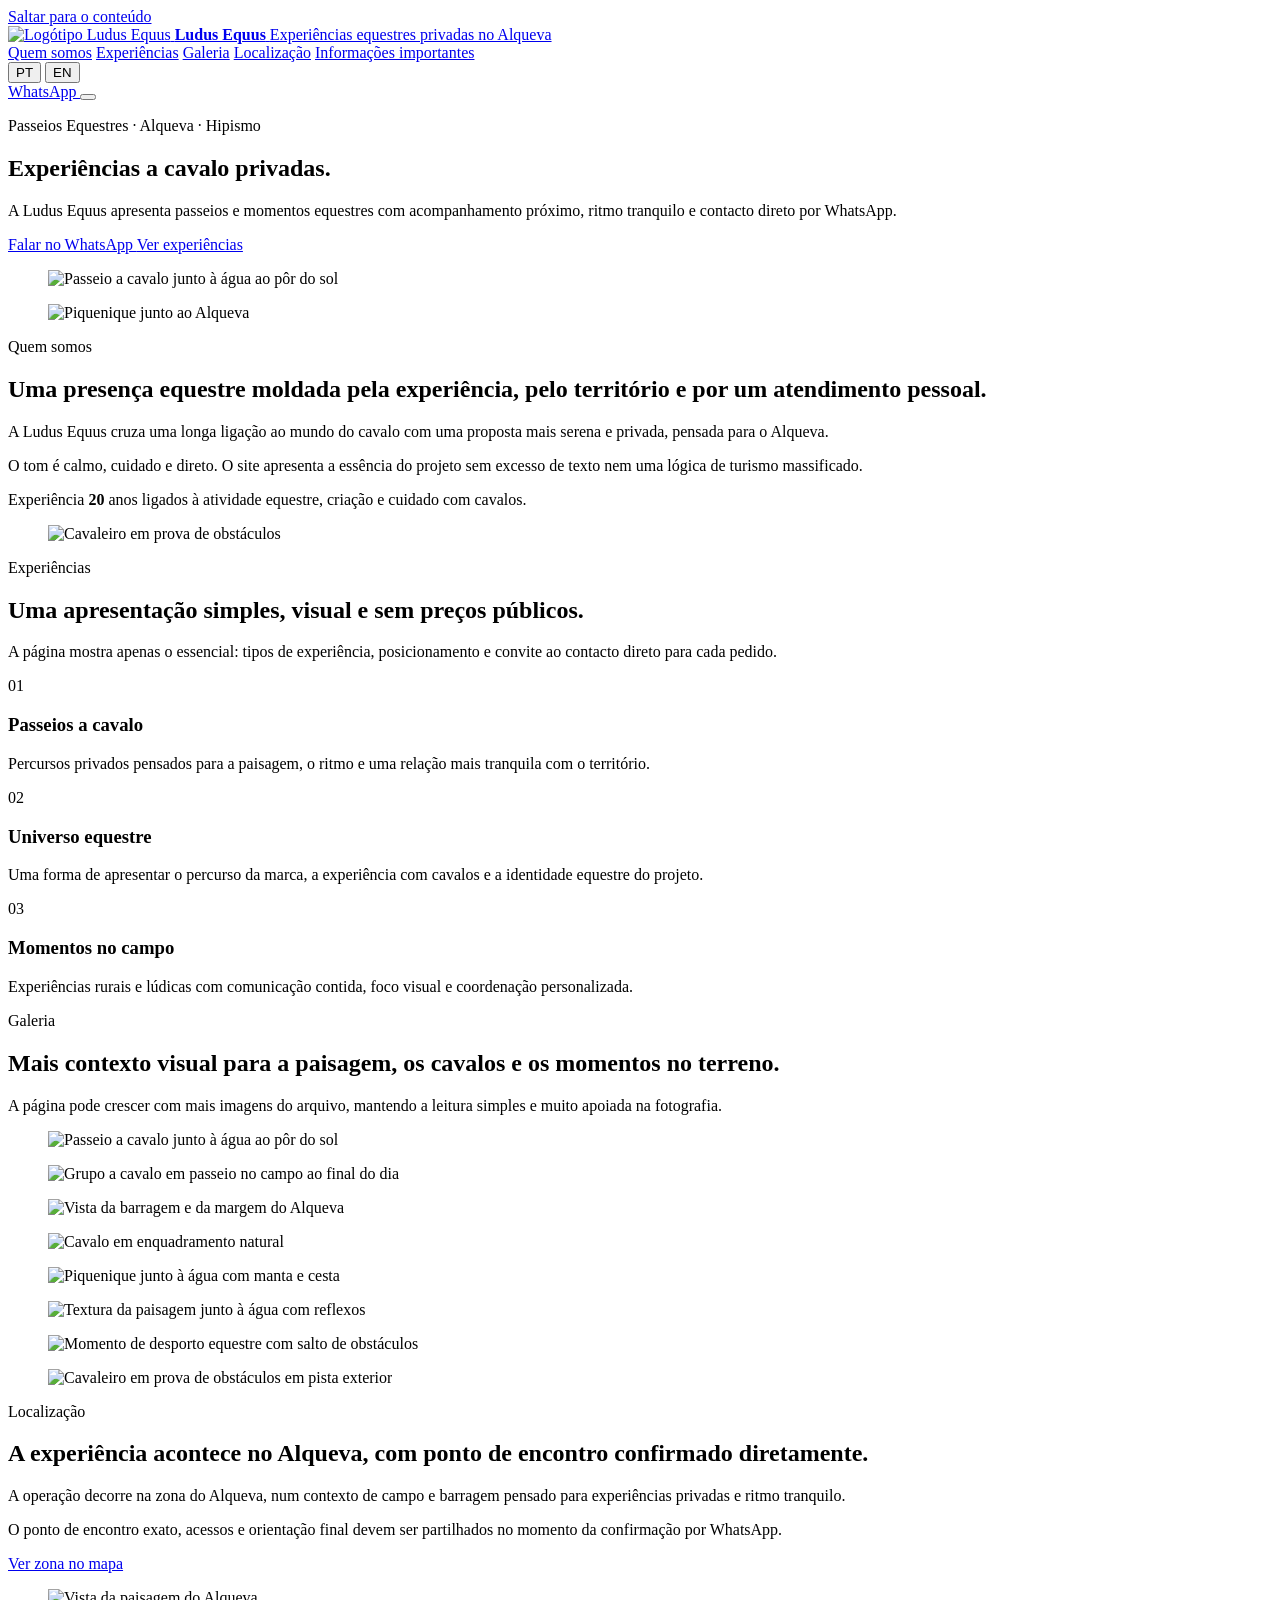
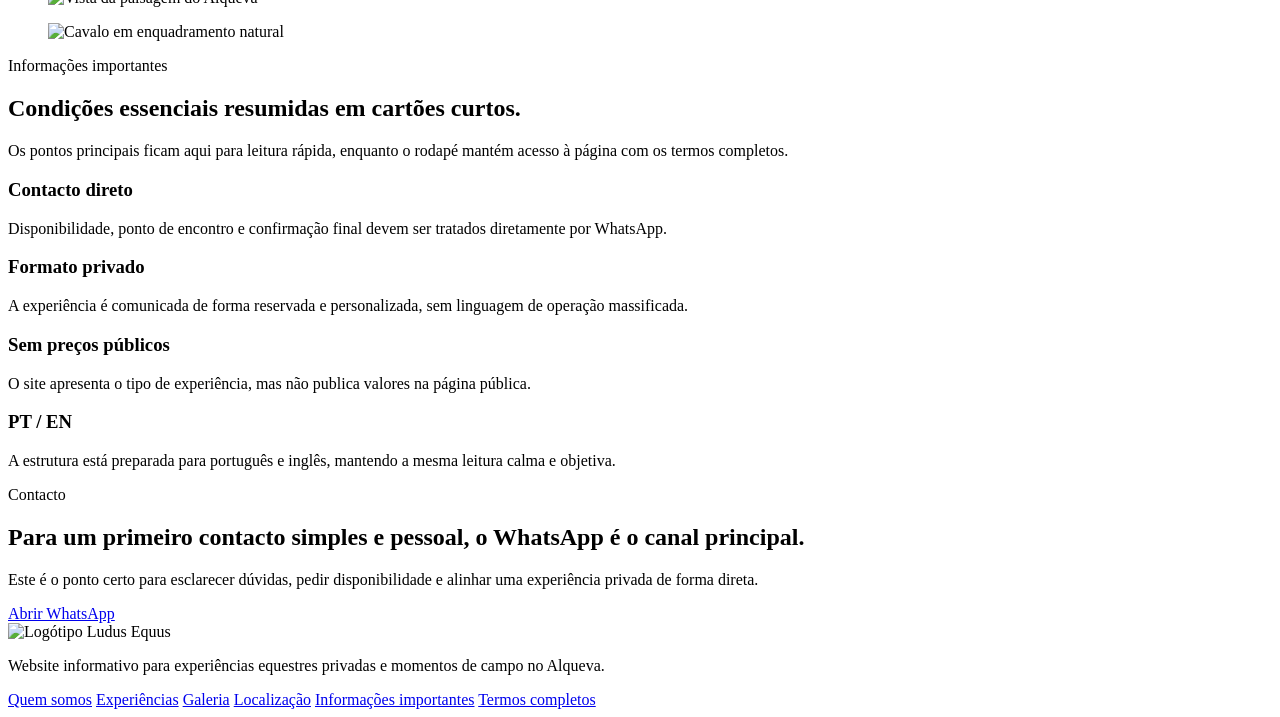
==== ludus-equus.html @ f2730dd9 "Add files via upload" ====
<!DOCTYPE html>
<html lang="pt">
<head>
  <meta charset="UTF-8">
  <meta name="viewport" content="width=device-width, initial-scale=1.0">
  <title>Ludus Equus</title>
  <meta name="description" content="Passeios e experiências equestres privadas no Alqueva. Website institucional bilingue da Ludus Equus.">
  <link rel="preconnect" href="https://fonts.googleapis.com">
  <link rel="preconnect" href="https://fonts.gstatic.com" crossorigin>
  <link
    href="https://fonts.googleapis.com/css2?family=Manrope:wght@400;500;600;700;800&family=Cormorant+Garamond:wght@500;600;700&display=swap"
    rel="stylesheet"
  >
  <link rel="stylesheet" href="./styles.css">
  <link rel="stylesheet" href="./gallery.css">
</head>
<body>
  <!-- Skip link -->
  <a class="skip-link" href="#main">Saltar para o conteúdo</a>

  <!-- Header -->
  <header class="site-header" id="top">
    <div class="container header-shell">
      <div class="header-inner">
        <a class="brand" href="#top" aria-label="Ludus Equus, ir para o topo">
          <img
            class="brand-logo"
            src="./imagens/logotipoLudus.png"
            alt="Logótipo Ludus Equus"
            width="262"
            height="80"
          >
          <span class="brand-copy">
            <strong>Ludus Equus</strong>
            <span data-i18n="brandTag">Experiências equestres privadas no Alqueva</span>
          </span>
        </a>

        <nav class="desktop-nav" aria-label="Primary">
          <a href="#who" data-i18n="navWho">Quem somos</a>
          <a href="#experiences" data-i18n="navExperiences">Experiências</a>
          <a href="#gallery" data-i18n="navGallery">Galeria</a>
          <a href="#location" data-i18n="navLocation">Localização</a>
          <a href="#info" data-i18n="navInfo">Informações importantes</a>
        </nav>

        <div class="header-actions">
          <div class="lang-switch desktop-lang" aria-label="Language switcher">
            <button type="button" class="lang-btn is-active" data-lang-btn="pt">PT</button>
            <button type="button" class="lang-btn" data-lang-btn="en">EN</button>
          </div>

          <a
            class="btn btn-primary desktop-cta"
            href="https://wa.me/351000000000"
            target="_blank"
            rel="noopener noreferrer"
            data-i18n="ctaWhatsapp"
          >
            WhatsApp
          </a>

          <button
            class="menu-toggle"
            type="button"
            data-menu-toggle
            aria-expanded="false"
            aria-controls="mobile-menu"
            aria-label="Abrir menu"
          >
            <span></span>
            <span></span>
            <span></span>
          </button>
        </div>
      </div>

      <!-- Mobile menu -->
      <div class="mobile-menu" id="mobile-menu" data-mobile-menu hidden>
        <div class="mobile-menu-inner">
          <nav class="mobile-nav" aria-label="Mobile">
            <a href="#who" data-i18n="navWho">Quem somos</a>
            <a href="#experiences" data-i18n="navExperiences">Experiências</a>
            <a href="#gallery" data-i18n="navGallery">Galeria</a>
            <a href="#location" data-i18n="navLocation">Localização</a>
            <a href="#info" data-i18n="navInfo">Informações importantes</a>
          </nav>
          <div class="mobile-menu-footer">
            <div class="lang-switch mobile-lang" aria-label="Language switcher mobile">
              <button type="button" class="lang-btn is-active" data-lang-btn="pt">PT</button>
              <button type="button" class="lang-btn" data-lang-btn="en">EN</button>
            </div>
            <a
              class="btn btn-primary"
              href="https://wa.me/351000000000"
              target="_blank"
              rel="noopener noreferrer"
              data-i18n="ctaWhatsapp"
            >
              WhatsApp
            </a>
          </div>
        </div>
      </div>
    </div>
  </header>

  <!-- Main content -->
  <main id="main">
    <!-- Hero -->
    <section class="section hero">
      <div class="container hero-grid">
        <div class="hero-copy reveal">
          <p class="eyebrow" data-i18n="heroEyebrow">Passeios Equestres · Alqueva · Hipismo</p>
          <h1 data-i18n="heroTitle">Experiências a cavalo privadas.</h1>
          <p class="hero-text" data-i18n="heroText">
            A Ludus Equus apresenta passeios e momentos equestres com acompanhamento próximo,
            ritmo tranquilo e contacto direto por WhatsApp.
          </p>
          <div class="hero-actions">
            <a
              class="btn btn-primary"
              href="https://wa.me/351000000000"
              target="_blank"
              rel="noopener noreferrer"
              data-i18n="heroPrimary"
            >
              Falar no WhatsApp
            </a>
            <a class="btn btn-secondary" href="#experiences" data-i18n="heroSecondary">
              Ver experiências
            </a>
          </div>
        </div>

        <div class="hero-visual reveal" aria-hidden="true">
          <figure class="hero-card hero-card-main">
            <img
              src="./imagens/Barragem1.jpeg"
              alt="Passeio a cavalo junto à água ao pôr do sol"
              width="1200"
              height="1500"
              loading="eager"
              decoding="async"
            >
          </figure>
          <figure class="hero-card hero-card-side">
            <img
              src="./imagens/Piquenique.jpeg"
              alt="Piquenique junto ao Alqueva"
              width="900"
              height="1100"
              loading="lazy"
              decoding="async"
            >
          </figure>
        </div>
      </div>
    </section>

    <!-- Who -->
    <section class="section" id="who">
      <div class="container story-panel reveal">
        <div class="story-head">
          <p class="eyebrow" data-i18n="whoEyebrow">Quem somos</p>
          <h2 data-i18n="whoTitle">
            Uma presença equestre moldada pela experiência, pelo território e por um atendimento pessoal.
          </h2>
        </div>

        <div class="story-grid">
          <div class="story-copy">
            <p data-i18n="whoText1">
              A Ludus Equus cruza uma longa ligação ao mundo do cavalo com uma proposta mais serena
              e privada, pensada para o Alqueva.
            </p>
            <p data-i18n="whoText2">
              O tom é calmo, cuidado e direto. O site apresenta a essência do projeto sem excesso
              de texto nem uma lógica de turismo massificado.
            </p>
          </div>

          <div class="story-side">
            <div class="stats-card">
              <span class="stats-kicker" data-i18n="statsKicker">Experiência</span>
              <strong>20</strong>
              <span data-i18n="statsText">
                anos ligados à atividade equestre, criação e cuidado com cavalos.
              </span>
            </div>
            <figure class="image-card story-image">
              <img
                src="./imagens/Desporto2.JPG"
                alt="Cavaleiro em prova de obstáculos"
                width="1000"
                height="1300"
                loading="lazy"
                decoding="async"
              >
            </figure>
          </div>
        </div>
      </div>
    </section>

    <!-- Experiences -->
    <section class="section section-soft" id="experiences">
      <div class="container">
        <div class="section-head section-head-wide reveal">
          <p class="eyebrow" data-i18n="expEyebrow">Experiências</p>
          <h2 data-i18n="expTitle">
            Uma apresentação simples, visual e sem preços públicos.
          </h2>
          <p data-i18n="expText">
            A página mostra apenas o essencial: tipos de experiência, posicionamento
            e convite ao contacto direto para cada pedido.
          </p>
        </div>

        <div class="cards-grid reveal">
          <article class="info-card">
            <span class="card-index">01</span>
            <h3 data-i18n="card1Title">Passeios a cavalo</h3>
            <p data-i18n="card1Text">
              Percursos privados pensados para a paisagem, o ritmo e uma relação mais tranquila com o território.
            </p>
          </article>

          <article class="info-card">
            <span class="card-index">02</span>
            <h3 data-i18n="card2Title">Universo equestre</h3>
            <p data-i18n="card2Text">
              Uma forma de apresentar o percurso da marca, a experiência com cavalos e a identidade equestre do projeto.
            </p>
          </article>

          <article class="info-card">
            <span class="card-index">03</span>
            <h3 data-i18n="card3Title">Momentos no campo</h3>
            <p data-i18n="card3Text">
              Experiências rurais e lúdicas com comunicação contida, foco visual e coordenação personalizada.
            </p>
          </article>
        </div>
      </div>
    </section>

  <!-- ====================================
  Gallery section
==================================== -->

<section class="section gallery-section" id="gallery">
  <div class="container">
    <div class="section-head gallery-head reveal">
      <p class="eyebrow" data-i18n="galleryEyebrow">Galeria</p>
      <h2 data-i18n="galleryTitle">
        Mais contexto visual para a paisagem, os cavalos e os momentos no terreno.
      </h2>
      <p data-i18n="galleryText">
        A página pode crescer com mais imagens do arquivo, mantendo a leitura simples e muito apoiada na fotografia.
      </p>
    </div>

    <div class="photo-frame reveal">
      <div class="photo-grid" id="photo-grid">
        <!-- Hero wide cards -->
        <figure class="gallery-card card-large">
          <img
            src="./imagens/Barragem1.jpeg"
            alt="Passeio a cavalo junto à água ao pôr do sol"
            width="1600"
            height="900"
            loading="lazy"
            decoding="async"
          >
        </figure>

        <figure class="gallery-card card-large">
          <img
            src="./imagens/passeio1.jpeg"
            alt="Grupo a cavalo em passeio no campo ao final do dia"
            width="1600"
            height="900"
            loading="lazy"
            decoding="async"
          >
        </figure>

        <!-- Medium landscape cards -->
        <figure class="gallery-card card-medium">
          <img
            src="./imagens/Barragem2.jpeg"
            alt="Vista da barragem e da margem do Alqueva"
            width="1200"
            height="800"
            loading="lazy"
            decoding="async"
          >
        </figure>

        <figure class="gallery-card card-medium">
          <img
            src="./imagens/GenericHorses/internetHorse3.jpg"
            alt="Cavalo em enquadramento natural"
            width="1200"
            height="800"
            loading="lazy"
            decoding="async"
          >
        </figure>

        <!-- Small square cards -->
        <figure class="gallery-card card-small">
          <img
            src="./imagens/Piquenique.jpeg"
            alt="Piquenique junto à água com manta e cesta"
            width="900"
            height="900"
            loading="lazy"
            decoding="async"
          >
        </figure>

        <figure class="gallery-card card-small">
          <img
            src="./imagens/Barragem3.jpeg"
            alt="Textura da paisagem junto à água com reflexos"
            width="900"
            height="900"
            loading="lazy"
            decoding="async"
          >
        </figure>

        <figure class="gallery-card card-small">
          <img
            src="./imagens/Desporto1.PNG"
            alt="Momento de desporto equestre com salto de obstáculos"
            width="900"
            height="900"
            loading="lazy"
            decoding="async"
          >
        </figure>

        <figure class="gallery-card card-small">
          <img
            src="./imagens/Desporto2.JPG"
            alt="Cavaleiro em prova de obstáculos em pista exterior"
            width="900"
            height="900"
            loading="lazy"
            decoding="async"
          >
        </figure>
      </div>
    </div>
  </div>
</section>


    <!-- Location -->
    <section class="section section-soft" id="location">
      <div class="container location-panel reveal">
        <div class="location-copy">
          <p class="eyebrow" data-i18n="locationEyebrow">Localização</p>
          <h2 data-i18n="locationTitle">
            A experiência acontece no Alqueva, com ponto de encontro confirmado diretamente.
          </h2>
          <p data-i18n="locationText1">
            A operação decorre na zona do Alqueva, num contexto de campo e barragem pensado para
            experiências privadas e ritmo tranquilo.
          </p>
          <p data-i18n="locationText2">
            O ponto de encontro exato, acessos e orientação final devem ser partilhados no momento
            da confirmação por WhatsApp.
          </p>
          <div class="location-actions">
            <a
              class="btn btn-primary"
              href="https://www.google.com/maps/search/Alqueva"
              target="_blank"
              rel="noopener noreferrer"
              data-i18n="locationButton"
            >
              Ver zona no mapa
            </a>
          </div>
        </div>

        <div class="location-visual">
          <figure class="image-card location-image location-image-main">
            <img
              src="./imagens/Barragem3.jpeg"
              alt="Vista da paisagem do Alqueva"
              width="1200"
              height="900"
              loading="lazy"
              decoding="async"
            >
          </figure>
          <figure class="image-card location-image location-image-side">
            <img
              src="./imagens/GenericHorses/internetHorse3.jpg"
              alt="Cavalo em enquadramento natural"
              width="900"
              height="1100"
              loading="lazy"
              decoding="async"
            >
          </figure>
        </div>
      </div>
    </section>

    <!-- Info -->
    <section class="section" id="info">
      <div class="container">
        <div class="section-head reveal">
          <p class="eyebrow" data-i18n="infoEyebrow">Informações importantes</p>
          <h2 data-i18n="infoTitle">Condições essenciais resumidas em cartões curtos.</h2>
          <p data-i18n="infoText">
            Os pontos principais ficam aqui para leitura rápida, enquanto o rodapé mantém acesso à
            página com os termos completos.
          </p>
        </div>

        <div class="terms-grid reveal">
          <article class="term-card">
            <h3 data-i18n="term1Title">Contacto direto</h3>
            <p data-i18n="term1Text">
              Disponibilidade, ponto de encontro e confirmação final devem ser tratados diretamente por WhatsApp.
            </p>
          </article>

          <article class="term-card">
            <h3 data-i18n="term2Title">Formato privado</h3>
            <p data-i18n="term2Text">
              A experiência é comunicada de forma reservada e personalizada, sem linguagem de operação massificada.
            </p>
          </article>

          <article class="term-card">
            <h3 data-i18n="term3Title">Sem preços públicos</h3>
            <p data-i18n="term3Text">
              O site apresenta o tipo de experiência, mas não publica valores na página pública.
            </p>
          </article>

          <article class="term-card">
            <h3 data-i18n="term4Title">PT / EN</h3>
            <p data-i18n="term4Text">
              A estrutura está preparada para português e inglês, mantendo a mesma leitura calma e objetiva.
            </p>
          </article>
        </div>
      </div>
    </section>

    <!-- CTA -->
    <section class="section cta-section">
      <div class="container cta-panel reveal">
        <div class="cta-copy">
          <p class="eyebrow" data-i18n="contactEyebrow">Contacto</p>
          <h2 data-i18n="contactTitle">
            Para um primeiro contacto simples e pessoal, o WhatsApp é o canal principal.
          </h2>
          <p data-i18n="contactText">
            Este é o ponto certo para esclarecer dúvidas, pedir disponibilidade e alinhar uma
            experiência privada de forma direta.
          </p>
        </div>
        <div class="cta-action">
          <a
            class="btn btn-primary btn-large"
            href="https://wa.me/351000000000"
            target="_blank"
            rel="noopener noreferrer"
            data-i18n="contactButton"
          >
            Abrir WhatsApp
          </a>
        </div>
      </div>
    </section>
  </main>

  <!-- Footer -->
  <footer class="site-footer">
    <div class="container footer-grid">
      <div class="footer-brand">
        <img
          class="footer-logo"
          src="./imagens/logotipoLudus.png"
          alt="Logótipo Ludus Equus"
          width="262"
          height="80"
        >
        <p data-i18n="footerText">
          Website informativo para experiências equestres privadas e momentos de campo no Alqueva.
        </p>
      </div>

      <nav class="footer-links" aria-label="Footer">
        <a href="#who" data-i18n="navWho">Quem somos</a>
        <a href="#experiences" data-i18n="navExperiences">Experiências</a>
        <a href="#gallery" data-i18n="navGallery">Galeria</a>
        <a href="#location" data-i18n="navLocation">Localização</a>
        <a href="#info" data-i18n="navInfo">Informações importantes</a>
        <a href="./terms.html" data-i18n="fullTerms">Termos completos</a>
      </nav>
    </div>
  </footer>

  <!-- Scripts -->
  <script src="./content.js"></script>
  <script src="./script.js"></script>
  
</body>
</html>
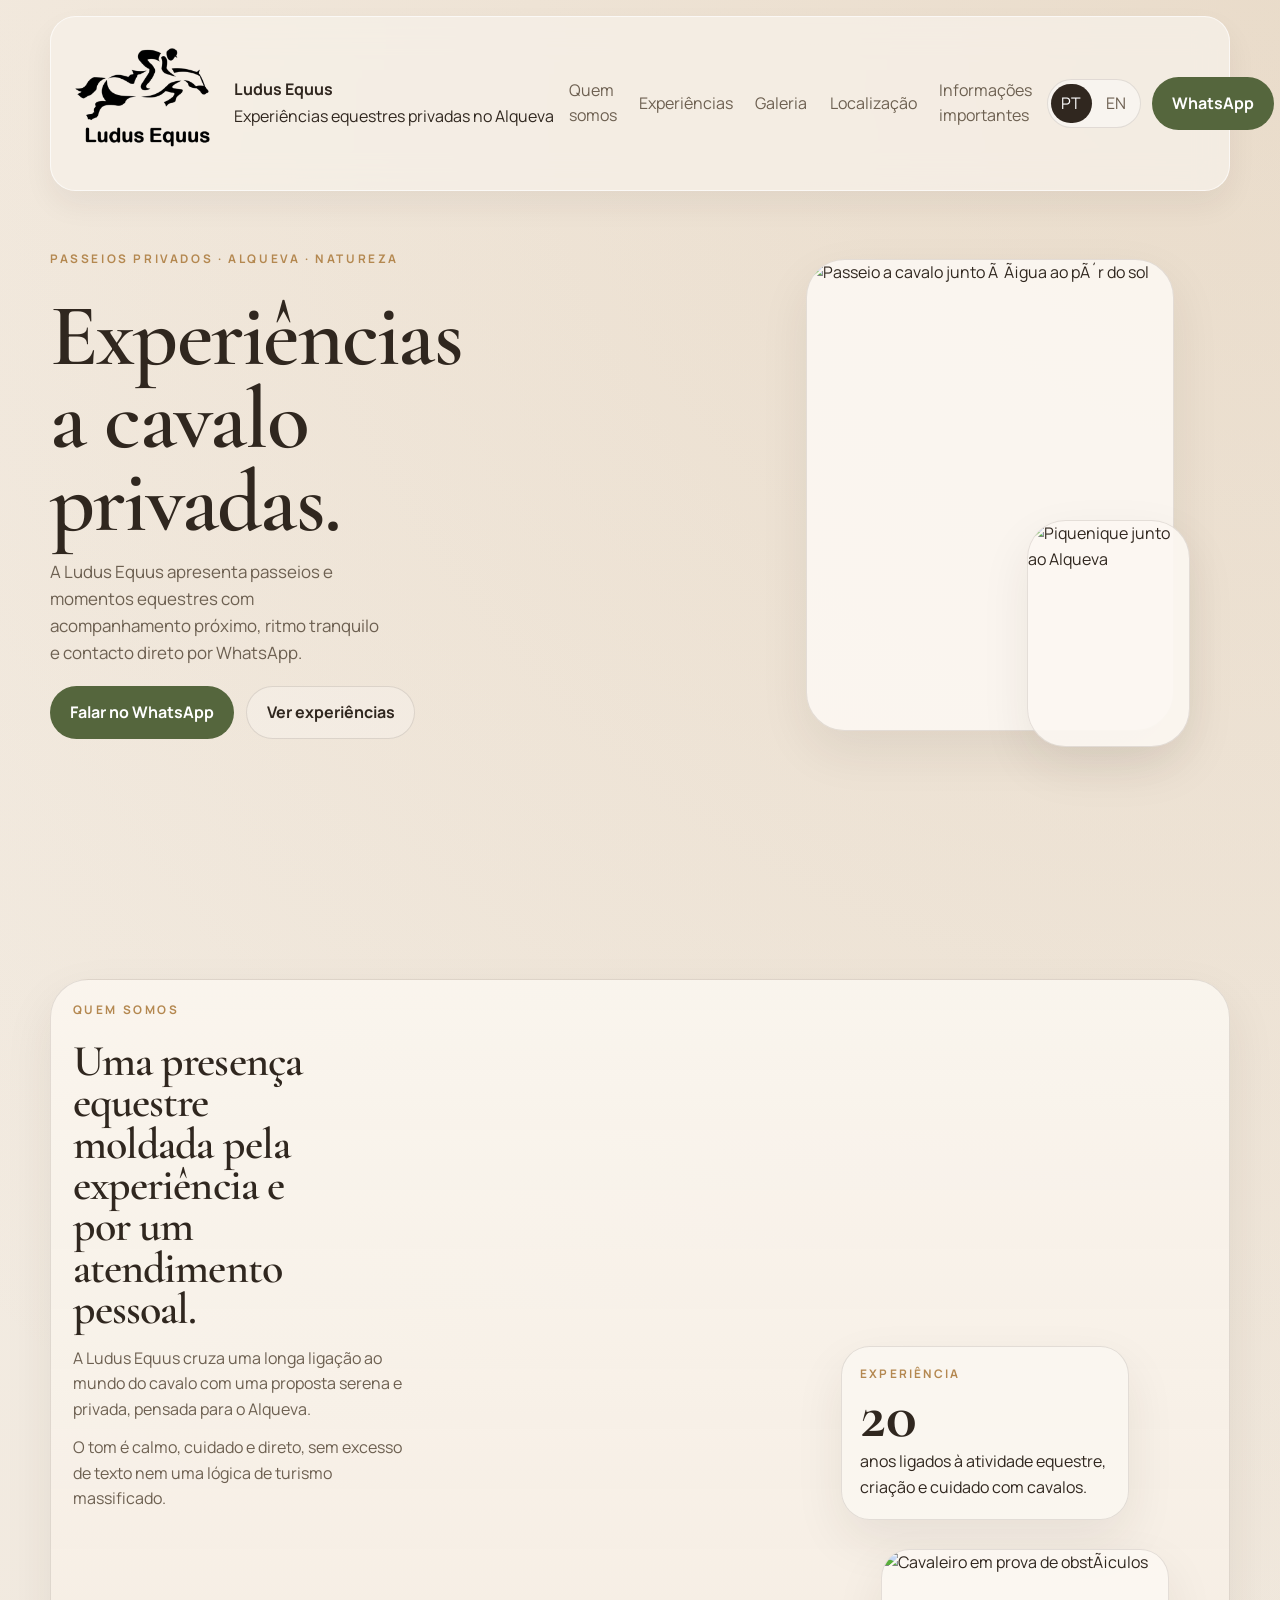
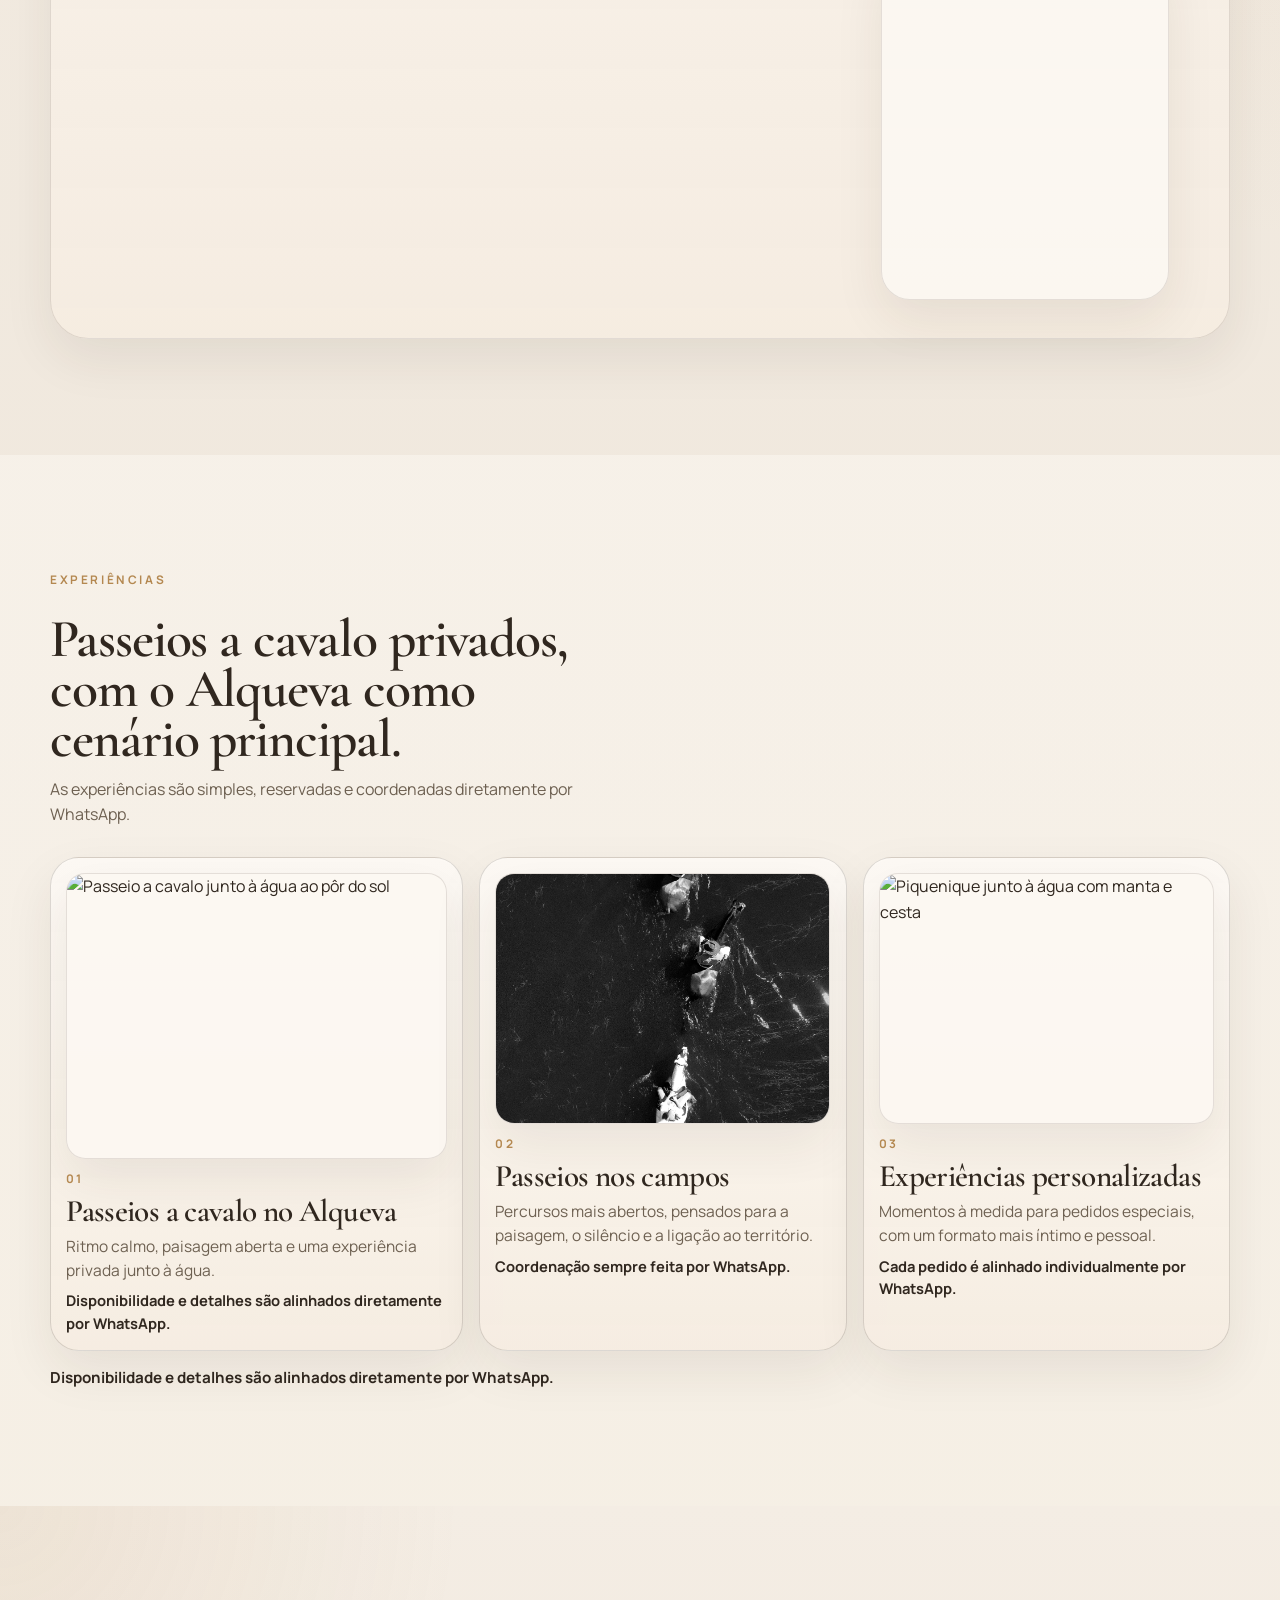
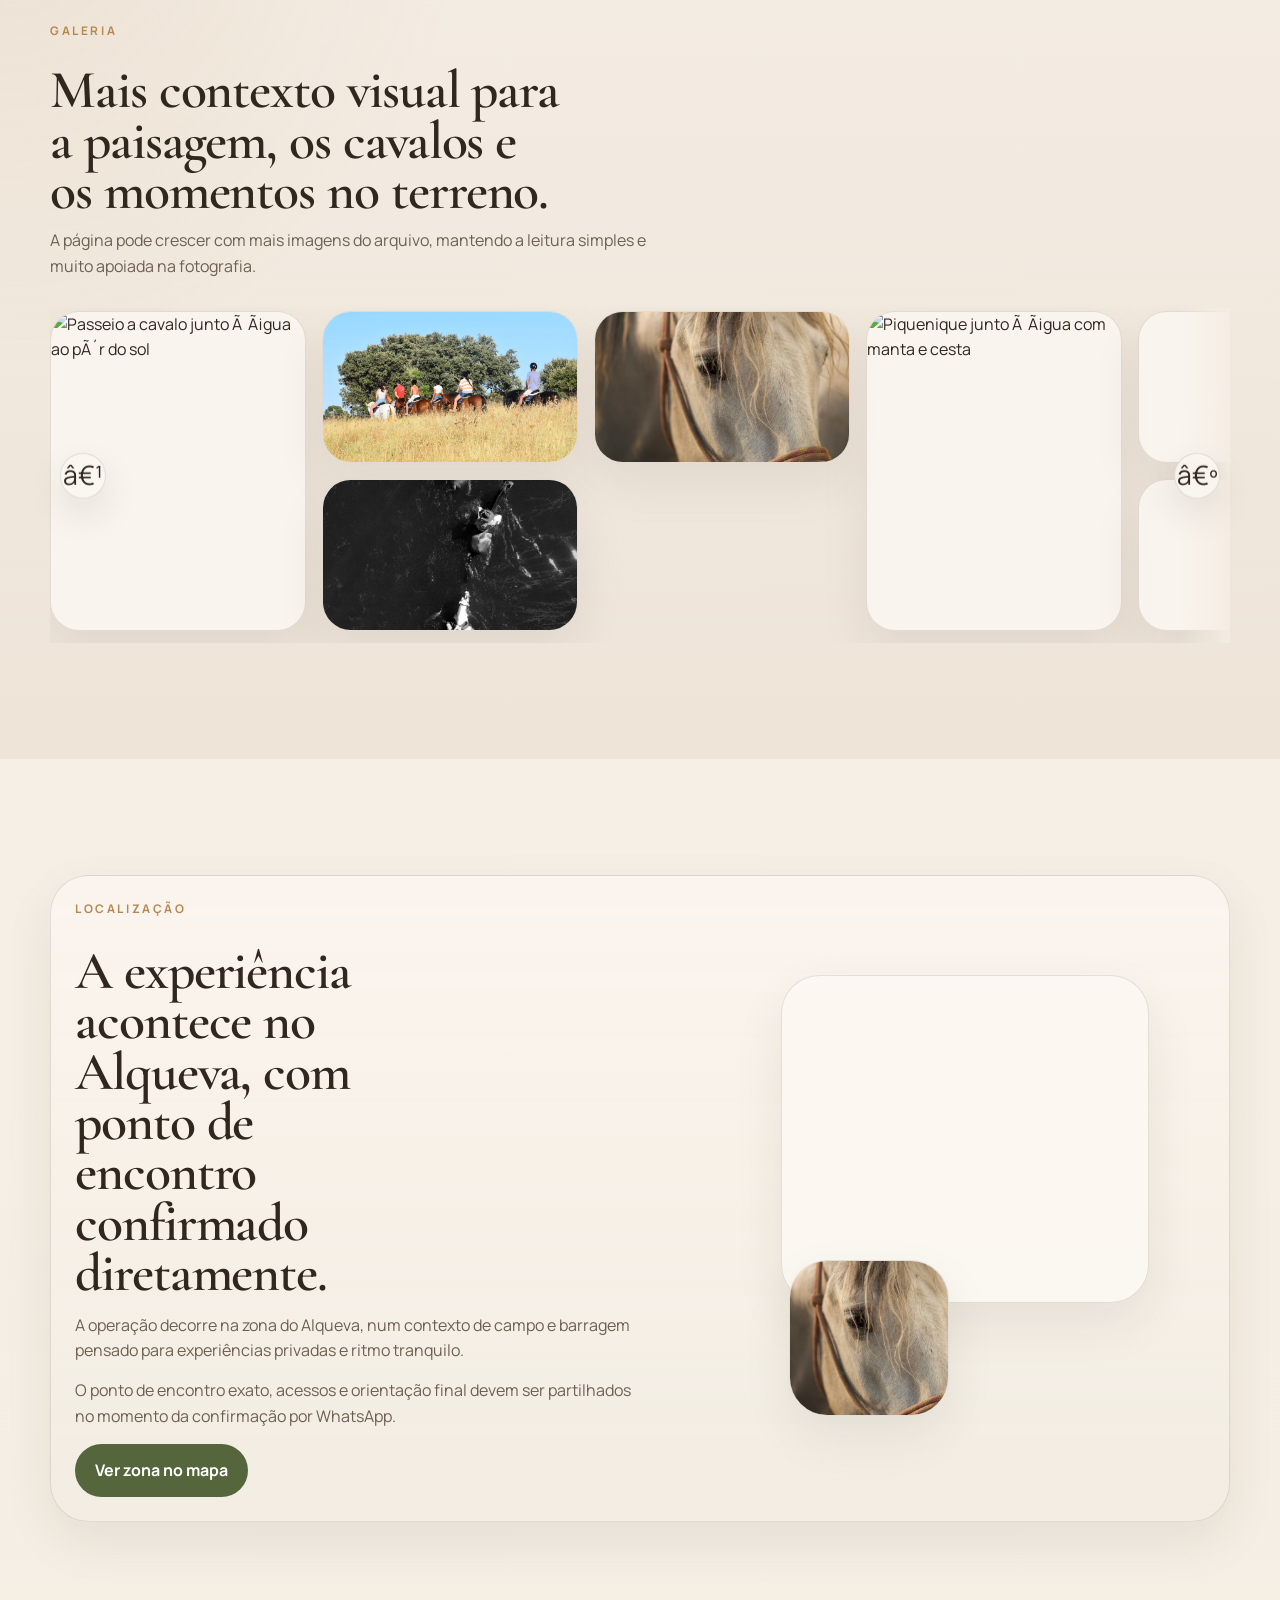
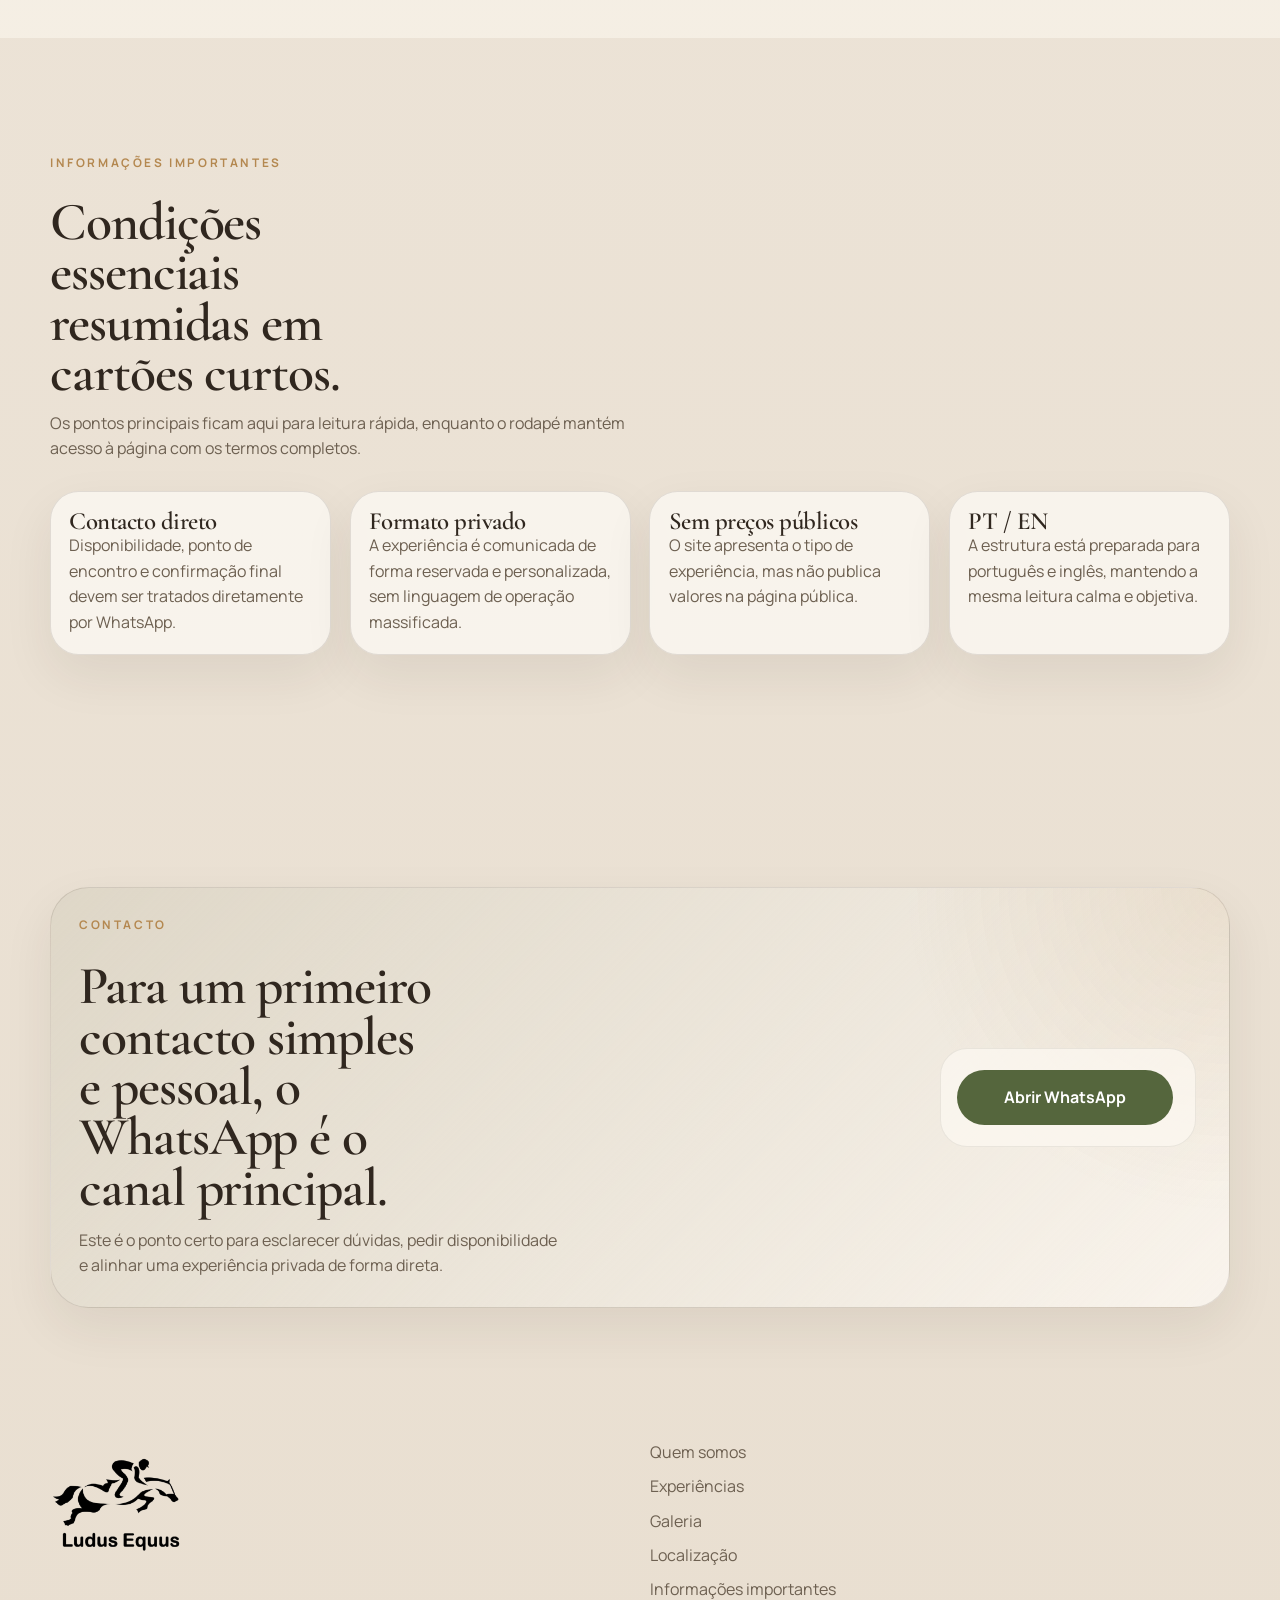
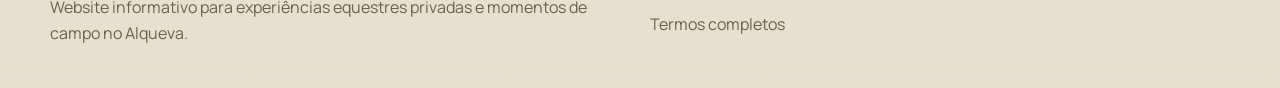
==== commit e76a53ef: "Cards and Mobile" ====
--- a/ludus-equus.html
+++ b/ludus-equus.html
@@ -1,10 +1,10 @@
-<!DOCTYPE html>
+﻿<!DOCTYPE html>
 <html lang="pt">
 <head>
   <meta charset="UTF-8">
   <meta name="viewport" content="width=device-width, initial-scale=1.0">
   <title>Ludus Equus</title>
-  <meta name="description" content="Passeios e experiências equestres privadas no Alqueva. Website institucional bilingue da Ludus Equus.">
+  <meta name="description" content="Passeios e experiÃªncias equestres privadas no Alqueva. Website institucional bilingue da Ludus Equus.">
   <link rel="preconnect" href="https://fonts.googleapis.com">
   <link rel="preconnect" href="https://fonts.gstatic.com" crossorigin>
   <link
@@ -16,7 +16,7 @@
 </head>
 <body>
   <!-- Skip link -->
-  <a class="skip-link" href="#main">Saltar para o conteúdo</a>
+  <a class="skip-link" href="#main">Saltar para o conteÃºdo</a>
 
   <!-- Header -->
   <header class="site-header" id="top">
@@ -26,22 +26,22 @@
           <img
             class="brand-logo"
             src="./imagens/logotipoLudus.png"
-            alt="Logótipo Ludus Equus"
+            alt="LogÃ³tipo Ludus Equus"
             width="262"
             height="80"
           >
           <span class="brand-copy">
             <strong>Ludus Equus</strong>
-            <span data-i18n="brandTag">Experiências equestres privadas no Alqueva</span>
+            <span data-i18n="brandTag">ExperiÃªncias equestres privadas no Alqueva</span>
           </span>
         </a>
 
         <nav class="desktop-nav" aria-label="Primary">
           <a href="#who" data-i18n="navWho">Quem somos</a>
-          <a href="#experiences" data-i18n="navExperiences">Experiências</a>
+          <a href="#experiences" data-i18n="navExperiences">ExperiÃªncias</a>
           <a href="#gallery" data-i18n="navGallery">Galeria</a>
-          <a href="#location" data-i18n="navLocation">Localização</a>
-          <a href="#info" data-i18n="navInfo">Informações importantes</a>
+          <a href="#location" data-i18n="navLocation">LocalizaÃ§Ã£o</a>
+          <a href="#info" data-i18n="navInfo">InformaÃ§Ãµes importantes</a>
         </nav>
 
         <div class="header-actions">
@@ -80,10 +80,10 @@
         <div class="mobile-menu-inner">
           <nav class="mobile-nav" aria-label="Mobile">
             <a href="#who" data-i18n="navWho">Quem somos</a>
-            <a href="#experiences" data-i18n="navExperiences">Experiências</a>
+            <a href="#experiences" data-i18n="navExperiences">ExperiÃªncias</a>
             <a href="#gallery" data-i18n="navGallery">Galeria</a>
-            <a href="#location" data-i18n="navLocation">Localização</a>
-            <a href="#info" data-i18n="navInfo">Informações importantes</a>
+            <a href="#location" data-i18n="navLocation">LocalizaÃ§Ã£o</a>
+            <a href="#info" data-i18n="navInfo">InformaÃ§Ãµes importantes</a>
           </nav>
           <div class="mobile-menu-footer">
             <div class="lang-switch mobile-lang" aria-label="Language switcher mobile">
@@ -111,10 +111,13 @@
     <section class="section hero">
       <div class="container hero-grid">
         <div class="hero-copy reveal">
-          <p class="eyebrow" data-i18n="heroEyebrow">Passeios Equestres · Alqueva · Hipismo</p>
-          <h1 data-i18n="heroTitle">Experiências a cavalo privadas.</h1>
+          <div class="hero-brand hero-brand-mobile" aria-hidden="true">
+            <img src="./imagens/logotipoLudus.png" alt="" width="262" height="80">
+          </div>
+          <p class="eyebrow" data-i18n="heroEyebrow">Passeios Equestres Â· Alqueva Â· Hipismo</p>
+          <h1 data-i18n="heroTitle">ExperiÃªncias a cavalo privadas.</h1>
           <p class="hero-text" data-i18n="heroText">
-            A Ludus Equus apresenta passeios e momentos equestres com acompanhamento próximo,
+            A Ludus Equus apresenta passeios e momentos equestres com acompanhamento prÃ³ximo,
             ritmo tranquilo e contacto direto por WhatsApp.
           </p>
           <div class="hero-actions">
@@ -128,7 +131,7 @@
               Falar no WhatsApp
             </a>
             <a class="btn btn-secondary" href="#experiences" data-i18n="heroSecondary">
-              Ver experiências
+              Ver experiÃªncias
             </a>
           </div>
         </div>
@@ -137,7 +140,7 @@
           <figure class="hero-card hero-card-main">
             <img
               src="./imagens/Barragem1.jpeg"
-              alt="Passeio a cavalo junto à água ao pôr do sol"
+              alt="Passeio a cavalo junto Ã  Ã¡gua ao pÃ´r do sol"
               width="1200"
               height="1500"
               loading="eager"
@@ -163,35 +166,27 @@
       <div class="container story-panel reveal">
         <div class="story-head">
           <p class="eyebrow" data-i18n="whoEyebrow">Quem somos</p>
-          <h2 data-i18n="whoTitle">
-            Uma presença equestre moldada pela experiência, pelo território e por um atendimento pessoal.
-          </h2>
+          <h2 data-i18n="whoTitle">`r`n            Uma presença equestre moldada pela experiência e por um atendimento pessoal.`r`n          </h2>
         </div>
 
         <div class="story-grid">
           <div class="story-copy">
-            <p data-i18n="whoText1">
-              A Ludus Equus cruza uma longa ligação ao mundo do cavalo com uma proposta mais serena
-              e privada, pensada para o Alqueva.
-            </p>
-            <p data-i18n="whoText2">
-              O tom é calmo, cuidado e direto. O site apresenta a essência do projeto sem excesso
-              de texto nem uma lógica de turismo massificado.
-            </p>
+            <p data-i18n="whoText1">`r`n              A Ludus Equus cruza uma longa ligação ao mundo do cavalo com uma proposta serena e privada, pensada para o Alqueva.`r`n            </p>
+            <p data-i18n="whoText2">`r`n              O tom é calmo, cuidado e direto, sem excesso de texto nem uma lógica de turismo massificado.`r`n            </p>
           </div>
 
           <div class="story-side">
             <div class="stats-card">
-              <span class="stats-kicker" data-i18n="statsKicker">Experiência</span>
+              <span class="stats-kicker" data-i18n="statsKicker">ExperiÃªncia</span>
               <strong>20</strong>
               <span data-i18n="statsText">
-                anos ligados à atividade equestre, criação e cuidado com cavalos.
+                anos ligados Ã  atividade equestre, criaÃ§Ã£o e cuidado com cavalos.
               </span>
             </div>
             <figure class="image-card story-image">
               <img
                 src="./imagens/Desporto2.JPG"
-                alt="Cavaleiro em prova de obstáculos"
+                alt="Cavaleiro em prova de obstÃ¡culos"
                 width="1000"
                 height="1300"
                 loading="lazy"
@@ -209,171 +204,196 @@
         <div class="section-head section-head-wide reveal">
           <p class="eyebrow" data-i18n="expEyebrow">Experiências</p>
           <h2 data-i18n="expTitle">
-            Uma apresentação simples, visual e sem preços públicos.
+            Passeios a cavalo privados, com o Alqueva como cenário principal.
           </h2>
           <p data-i18n="expText">
-            A página mostra apenas o essencial: tipos de experiência, posicionamento
-            e convite ao contacto direto para cada pedido.
-          </p>
-        </div>
-
-        <div class="cards-grid reveal">
-          <article class="info-card">
-            <span class="card-index">01</span>
-            <h3 data-i18n="card1Title">Passeios a cavalo</h3>
-            <p data-i18n="card1Text">
-              Percursos privados pensados para a paisagem, o ritmo e uma relação mais tranquila com o território.
-            </p>
-          </article>
-
-          <article class="info-card">
-            <span class="card-index">02</span>
-            <h3 data-i18n="card2Title">Universo equestre</h3>
-            <p data-i18n="card2Text">
-              Uma forma de apresentar o percurso da marca, a experiência com cavalos e a identidade equestre do projeto.
-            </p>
-          </article>
-
-          <article class="info-card">
-            <span class="card-index">03</span>
-            <h3 data-i18n="card3Title">Momentos no campo</h3>
-            <p data-i18n="card3Text">
-              Experiências rurais e lúdicas com comunicação contida, foco visual e coordenação personalizada.
-            </p>
-          </article>
-        </div>
-      </div>
-    </section>
-
-  <!-- ====================================
-  Gallery section
-==================================== -->
-
-<section class="section gallery-section" id="gallery">
-  <div class="container">
-    <div class="section-head gallery-head reveal">
-      <p class="eyebrow" data-i18n="galleryEyebrow">Galeria</p>
-      <h2 data-i18n="galleryTitle">
-        Mais contexto visual para a paisagem, os cavalos e os momentos no terreno.
-      </h2>
-      <p data-i18n="galleryText">
-        A página pode crescer com mais imagens do arquivo, mantendo a leitura simples e muito apoiada na fotografia.
-      </p>
-    </div>
-
-    <div class="photo-frame reveal">
-      <div class="photo-grid" id="photo-grid">
-        <!-- Hero wide cards -->
-        <figure class="gallery-card card-large">
-          <img
-            src="./imagens/Barragem1.jpeg"
-            alt="Passeio a cavalo junto à água ao pôr do sol"
-            width="1600"
-            height="900"
-            loading="lazy"
-            decoding="async"
+            As experiências são simples, reservadas e coordenadas diretamente por WhatsApp, sem preços públicos nem horários fixos na página.
+          </p>
+        </div>
+
+        <div class="experiences-grid reveal">
+          <article class="info-card experience-card">
+            <figure class="image-card experience-image">
+              <img src="./imagens/Barragem1.jpeg" alt="Passeio a cavalo junto à água ao pôr do sol" width="1200" height="900" loading="lazy" decoding="async">
+            </figure>
+            <div class="experience-copy">
+              <span class="card-index">01</span>
+              <h3 data-i18n="rideMainTitle">Passeios a cavalo no Alqueva</h3>
+              <p data-i18n="rideMainText">Ritmo calmo, paisagem aberta e uma experiência privada junto à água.</p>
+              <p class="experience-note" data-i18n="rideMainNote">Disponibilidade e detalhes são alinhados diretamente por WhatsApp.</p>
+            </div>
+          </article>
+
+          <article class="info-card experience-card">
+            <figure class="image-card experience-image">
+              <img src="./imagens/Barragem2.jpeg" alt="Vista da barragem e da margem do Alqueva" width="1200" height="900" loading="lazy" decoding="async">
+            </figure>
+            <div class="experience-copy">
+              <span class="card-index">02</span>
+              <h3 data-i18n="rideFieldsTitle">Passeios nos campos</h3>
+              <p data-i18n="rideFieldsText">Percursos mais abertos, pensados para a paisagem, o silêncio e a ligação ao território.</p>
+              <p class="experience-note" data-i18n="rideFieldsNote">Coordenação sempre feita por WhatsApp.</p>
+            </div>
+          </article>
+
+          <article class="info-card experience-card">
+            <figure class="image-card experience-image">
+              <img src="./imagens/Piquenique.jpeg" alt="Piquenique junto à água com manta e cesta" width="1200" height="900" loading="lazy" decoding="async">
+            </figure>
+            <div class="experience-copy">
+              <span class="card-index">03</span>
+              <h3 data-i18n="rideCustomTitle">Experiências personalizadas</h3>
+              <p data-i18n="rideCustomText">Momentos à medida para pedidos especiais, com um formato mais íntimo e pessoal.</p>
+              <p class="experience-note" data-i18n="rideCustomNote">Cada pedido é alinhado individualmente por WhatsApp.</p>
+            </div>
+          </article>
+        </div>
+
+        <p class="experience-footer-note" data-i18n="rideBookingNote">
+          Disponibilidade e detalhes são alinhados diretamente por WhatsApp.
+        </p>
+      </div>
+    </section>
+
+    <!-- Gallery section -->
+    <section class="section gallery-section" id="gallery">
+      <div class="container">
+        <div class="section-head gallery-head reveal">
+          <p class="eyebrow" data-i18n="galleryEyebrow">Galeria</p>
+          <h2 data-i18n="galleryTitle">
+            Mais contexto visual para a paisagem, os cavalos e os momentos no terreno.
+          </h2>
+          <p data-i18n="galleryText">
+            A pÃ¡gina pode crescer com mais imagens do arquivo, mantendo a leitura simples e muito apoiada na fotografia.
+          </p>
+        </div>
+
+        <div class="photo-frame reveal">
+          <button
+            class="photo-scroll-btn photo-scroll-prev"
+            type="button"
+            aria-label="Deslocar galeria para a esquerda"
           >
-        </figure>
-
-        <figure class="gallery-card card-large">
-          <img
-            src="./imagens/passeio1.jpeg"
-            alt="Grupo a cavalo em passeio no campo ao final do dia"
-            width="1600"
-            height="900"
-            loading="lazy"
-            decoding="async"
+            <span aria-hidden="true">â€¹</span>
+          </button>
+
+          <div class="photo-grid" id="photo-grid" tabindex="0" aria-label="Galeria de imagens">
+            <figure class="gallery-card card-large">
+              <img
+                src="./imagens/Barragem1.jpeg"
+                alt="Passeio a cavalo junto Ã  Ã¡gua ao pÃ´r do sol"
+                width="1600"
+                height="900"
+                loading="lazy"
+                decoding="async"
+              >
+            </figure>
+
+            <figure class="gallery-card card-medium">
+              <img
+                src="./imagens/passeio1.jpeg"
+                alt="Grupo a cavalo em passeio no campo ao final do dia"
+                width="1200"
+                height="800"
+                loading="lazy"
+                decoding="async"
+              >
+            </figure>
+
+            <figure class="gallery-card card-small">
+              <img
+                src="./imagens/Barragem2.jpeg"
+                alt="Vista da barragem e da margem do Alqueva"
+                width="1000"
+                height="1000"
+                loading="lazy"
+                decoding="async"
+              >
+            </figure>
+
+            <figure class="gallery-card card-medium">
+              <img
+                src="./imagens/GenericHorses/internetHorse3.jpg"
+                alt="Cavalo em enquadramento natural entre vegetaÃ§Ã£o e luz suave"
+                width="1200"
+                height="800"
+                loading="lazy"
+                decoding="async"
+              >
+            </figure>
+
+            <figure class="gallery-card card-large">
+              <img
+                src="./imagens/Piquenique.jpeg"
+                alt="Piquenique junto Ã  Ã¡gua com manta e cesta"
+                width="1600"
+                height="900"
+                loading="lazy"
+                decoding="async"
+              >
+            </figure>
+
+            <figure class="gallery-card card-small">
+              <img
+                src="./imagens/Barragem3.jpeg"
+                alt="Textura da paisagem junto Ã  Ã¡gua com reflexos"
+                width="1000"
+                height="1000"
+                loading="lazy"
+                decoding="async"
+              >
+            </figure>
+
+            <figure class="gallery-card card-medium">
+              <img
+                src="./imagens/Desporto1.PNG"
+                alt="Momento de desporto equestre com salto de obstÃ¡culos"
+                width="1200"
+                height="800"
+                loading="lazy"
+                decoding="async"
+              >
+            </figure>
+
+            <figure class="gallery-card card-small">
+              <img
+                src="./imagens/Desporto2.JPG"
+                alt="Cavaleiro em prova de obstÃ¡culos em pista exterior"
+                width="1000"
+                height="1000"
+                loading="lazy"
+                decoding="async"
+              >
+            </figure>
+          </div>
+
+          <button
+            class="photo-scroll-btn photo-scroll-next"
+            type="button"
+            aria-label="Deslocar galeria para a direita"
           >
-        </figure>
-
-        <!-- Medium landscape cards -->
-        <figure class="gallery-card card-medium">
-          <img
-            src="./imagens/Barragem2.jpeg"
-            alt="Vista da barragem e da margem do Alqueva"
-            width="1200"
-            height="800"
-            loading="lazy"
-            decoding="async"
-          >
-        </figure>
-
-        <figure class="gallery-card card-medium">
-          <img
-            src="./imagens/GenericHorses/internetHorse3.jpg"
-            alt="Cavalo em enquadramento natural"
-            width="1200"
-            height="800"
-            loading="lazy"
-            decoding="async"
-          >
-        </figure>
-
-        <!-- Small square cards -->
-        <figure class="gallery-card card-small">
-          <img
-            src="./imagens/Piquenique.jpeg"
-            alt="Piquenique junto à água com manta e cesta"
-            width="900"
-            height="900"
-            loading="lazy"
-            decoding="async"
-          >
-        </figure>
-
-        <figure class="gallery-card card-small">
-          <img
-            src="./imagens/Barragem3.jpeg"
-            alt="Textura da paisagem junto à água com reflexos"
-            width="900"
-            height="900"
-            loading="lazy"
-            decoding="async"
-          >
-        </figure>
-
-        <figure class="gallery-card card-small">
-          <img
-            src="./imagens/Desporto1.PNG"
-            alt="Momento de desporto equestre com salto de obstáculos"
-            width="900"
-            height="900"
-            loading="lazy"
-            decoding="async"
-          >
-        </figure>
-
-        <figure class="gallery-card card-small">
-          <img
-            src="./imagens/Desporto2.JPG"
-            alt="Cavaleiro em prova de obstáculos em pista exterior"
-            width="900"
-            height="900"
-            loading="lazy"
-            decoding="async"
-          >
-        </figure>
-      </div>
-    </div>
-  </div>
-</section>
+            <span aria-hidden="true">â€º</span>
+          </button>
+        </div>
+      </div>
+    </section>
 
 
     <!-- Location -->
     <section class="section section-soft" id="location">
       <div class="container location-panel reveal">
         <div class="location-copy">
-          <p class="eyebrow" data-i18n="locationEyebrow">Localização</p>
+          <p class="eyebrow" data-i18n="locationEyebrow">LocalizaÃ§Ã£o</p>
           <h2 data-i18n="locationTitle">
-            A experiência acontece no Alqueva, com ponto de encontro confirmado diretamente.
+            A experiÃªncia acontece no Alqueva, com ponto de encontro confirmado diretamente.
           </h2>
           <p data-i18n="locationText1">
-            A operação decorre na zona do Alqueva, num contexto de campo e barragem pensado para
-            experiências privadas e ritmo tranquilo.
+            A operaÃ§Ã£o decorre na zona do Alqueva, num contexto de campo e barragem pensado para
+            experiÃªncias privadas e ritmo tranquilo.
           </p>
           <p data-i18n="locationText2">
-            O ponto de encontro exato, acessos e orientação final devem ser partilhados no momento
-            da confirmação por WhatsApp.
+            O ponto de encontro exato, acessos e orientaÃ§Ã£o final devem ser partilhados no momento
+            da confirmaÃ§Ã£o por WhatsApp.
           </p>
           <div class="location-actions">
             <a
@@ -417,11 +437,11 @@
     <section class="section" id="info">
       <div class="container">
         <div class="section-head reveal">
-          <p class="eyebrow" data-i18n="infoEyebrow">Informações importantes</p>
-          <h2 data-i18n="infoTitle">Condições essenciais resumidas em cartões curtos.</h2>
+          <p class="eyebrow" data-i18n="infoEyebrow">InformaÃ§Ãµes importantes</p>
+          <h2 data-i18n="infoTitle">CondiÃ§Ãµes essenciais resumidas em cartÃµes curtos.</h2>
           <p data-i18n="infoText">
-            Os pontos principais ficam aqui para leitura rápida, enquanto o rodapé mantém acesso à
-            página com os termos completos.
+            Os pontos principais ficam aqui para leitura rÃ¡pida, enquanto o rodapÃ© mantÃ©m acesso Ã 
+            pÃ¡gina com os termos completos.
           </p>
         </div>
 
@@ -429,28 +449,28 @@
           <article class="term-card">
             <h3 data-i18n="term1Title">Contacto direto</h3>
             <p data-i18n="term1Text">
-              Disponibilidade, ponto de encontro e confirmação final devem ser tratados diretamente por WhatsApp.
+              Disponibilidade, ponto de encontro e confirmaÃ§Ã£o final devem ser tratados diretamente por WhatsApp.
             </p>
           </article>
 
           <article class="term-card">
             <h3 data-i18n="term2Title">Formato privado</h3>
             <p data-i18n="term2Text">
-              A experiência é comunicada de forma reservada e personalizada, sem linguagem de operação massificada.
+              A experiÃªncia Ã© comunicada de forma reservada e personalizada, sem linguagem de operaÃ§Ã£o massificada.
             </p>
           </article>
 
           <article class="term-card">
-            <h3 data-i18n="term3Title">Sem preços públicos</h3>
+            <h3 data-i18n="term3Title">Sem preÃ§os pÃºblicos</h3>
             <p data-i18n="term3Text">
-              O site apresenta o tipo de experiência, mas não publica valores na página pública.
+              O site apresenta o tipo de experiÃªncia, mas nÃ£o publica valores na pÃ¡gina pÃºblica.
             </p>
           </article>
 
           <article class="term-card">
             <h3 data-i18n="term4Title">PT / EN</h3>
             <p data-i18n="term4Text">
-              A estrutura está preparada para português e inglês, mantendo a mesma leitura calma e objetiva.
+              A estrutura estÃ¡ preparada para portuguÃªs e inglÃªs, mantendo a mesma leitura calma e objetiva.
             </p>
           </article>
         </div>
@@ -463,11 +483,11 @@
         <div class="cta-copy">
           <p class="eyebrow" data-i18n="contactEyebrow">Contacto</p>
           <h2 data-i18n="contactTitle">
-            Para um primeiro contacto simples e pessoal, o WhatsApp é o canal principal.
+            Para um primeiro contacto simples e pessoal, o WhatsApp Ã© o canal principal.
           </h2>
           <p data-i18n="contactText">
-            Este é o ponto certo para esclarecer dúvidas, pedir disponibilidade e alinhar uma
-            experiência privada de forma direta.
+            Este Ã© o ponto certo para esclarecer dÃºvidas, pedir disponibilidade e alinhar uma
+            experiÃªncia privada de forma direta.
           </p>
         </div>
         <div class="cta-action">
@@ -492,21 +512,21 @@
         <img
           class="footer-logo"
           src="./imagens/logotipoLudus.png"
-          alt="Logótipo Ludus Equus"
+          alt="LogÃ³tipo Ludus Equus"
           width="262"
           height="80"
         >
         <p data-i18n="footerText">
-          Website informativo para experiências equestres privadas e momentos de campo no Alqueva.
+          Website informativo para experiÃªncias equestres privadas e momentos de campo no Alqueva.
         </p>
       </div>
 
       <nav class="footer-links" aria-label="Footer">
         <a href="#who" data-i18n="navWho">Quem somos</a>
-        <a href="#experiences" data-i18n="navExperiences">Experiências</a>
+        <a href="#experiences" data-i18n="navExperiences">ExperiÃªncias</a>
         <a href="#gallery" data-i18n="navGallery">Galeria</a>
-        <a href="#location" data-i18n="navLocation">Localização</a>
-        <a href="#info" data-i18n="navInfo">Informações importantes</a>
+        <a href="#location" data-i18n="navLocation">LocalizaÃ§Ã£o</a>
+        <a href="#info" data-i18n="navInfo">InformaÃ§Ãµes importantes</a>
         <a href="./terms.html" data-i18n="fullTerms">Termos completos</a>
       </nav>
     </div>
@@ -515,6 +535,10 @@
   <!-- Scripts -->
   <script src="./content.js"></script>
   <script src="./script.js"></script>
-  
+
 </body>
 </html>
+
+
+
+
--- a/styles.css
+++ b/styles.css
@@ -0,0 +1,1004 @@
+:root {
+  --text-xs: 0.74rem;
+  --text-sm: 0.92rem;
+  --text-base: 1rem;
+  --text-lg: clamp(1.2rem, 1rem + 1vw, 1.55rem);
+  --text-xl: clamp(2.05rem, 1.45rem + 2.5vw, 3.35rem);
+  --text-2xl: clamp(3rem, 2.2rem + 4.2vw, 5.5rem);
+
+  --space-2: 0.5rem;
+  --space-3: 0.75rem;
+  --space-4: 1rem;
+  --space-6: 1.5rem;
+  --space-8: 2rem;
+
+  --color-bg: #efe7dc;
+  --color-bg-strong: #e5dacb;
+  --color-surface: rgba(252, 248, 242, 0.9);
+  --color-surface-strong: #f7f1e7;
+  --color-text: #30271f;
+  --color-text-muted: #6d6051;
+  --color-line: rgba(48, 39, 31, 0.12);
+  --color-primary: #55663d;
+  --color-primary-strong: #425130;
+  --color-accent: #b48850;
+
+  --shadow-soft: 0 20px 50px rgba(48, 39, 31, 0.08);
+
+  --radius-sm: 0.8rem;
+  --radius-md: 1.25rem;
+  --radius-lg: 1.8rem;
+  --radius-xl: 2.4rem;
+
+  --content-default: 1180px;
+
+  --font-display: "Cormorant Garamond", Georgia, serif;
+  --font-body: "Manrope", Arial, sans-serif;
+
+  --transition: 180ms cubic-bezier(0.16, 1, 0.3, 1);
+}
+
+/* Global reset */
+*, *::before, *::after {
+  box-sizing: border-box;
+}
+
+html {
+  scroll-behavior: smooth;
+}
+
+body {
+  margin: 0;
+  min-height: 100vh;
+  font-family: var(--font-body);
+  font-size: var(--text-base);
+  line-height: 1.6;
+  color: var(--color-text);
+  background:
+    radial-gradient(circle at top right, rgba(180, 136, 80, 0.18), transparent 28%),
+    linear-gradient(180deg, #f5eee5 0%, #efe7dc 42%, #e9dfd1 100%);
+}
+
+body.menu-open {
+  overflow: hidden;
+}
+
+img, svg {
+  display: block;
+  max-width: 100%;
+}
+
+a {
+  color: inherit;
+  text-decoration: none;
+}
+
+button,
+input,
+textarea,
+select {
+  font: inherit;
+}
+
+button {
+  cursor: pointer;
+}
+
+/* Skip link */
+.skip-link {
+  position: absolute;
+  left: -999px;
+  top: auto;
+}
+
+.skip-link:focus {
+  left: 1rem;
+  top: 1rem;
+  padding: 0.75rem 1rem;
+  border-radius: var(--radius-sm);
+  background: var(--color-text);
+  color: #fff;
+  z-index: 1000;
+}
+
+/* Layout */
+.container {
+  width: min(calc(100% - 1.5rem), var(--content-default));
+  margin-inline: auto;
+}
+
+.section {
+  padding-block: clamp(4.25rem, 11vw, 7.25rem);
+  scroll-margin-top: 8.5rem;
+}
+
+.section-soft {
+  background: linear-gradient(180deg, rgba(252, 248, 242, 0.52), rgba(247, 241, 231, 0.82));
+}
+
+/* Typography */
+.eyebrow {
+  margin: 0 0 var(--space-3);
+  font-size: var(--text-xs);
+  font-weight: 700;
+  letter-spacing: 0.22em;
+  text-transform: uppercase;
+  color: var(--color-accent);
+}
+
+h1, h2, h3 {
+  margin: 0;
+  font-family: var(--font-display);
+  font-weight: 600;
+  line-height: 0.94;
+  letter-spacing: -0.02em;
+  text-wrap: balance;
+}
+
+h1 {
+  font-size: var(--text-2xl);
+  max-width: 9ch;
+}
+
+h2 {
+  font-size: var(--text-xl);
+  max-width: 18ch;
+}
+
+h3 {
+  font-size: var(--text-lg);
+}
+
+p {
+  margin: 0;
+  color: var(--color-text-muted);
+}
+
+/* Header */
+.site-header {
+  position: sticky;
+  top: 0;
+  z-index: 100;
+  padding-top: 0.7rem;
+  transition: transform 220ms ease;
+}
+
+.site-header.is-hidden {
+  transform: translateY(calc(-100% - 1rem));
+}
+
+.header-shell {
+  position: relative;
+}
+
+.header-inner {
+  display: flex;
+  align-items: center;
+  justify-content: space-between;
+  gap: 0.9rem;
+  min-height: 4.5rem;
+  padding: 0.7rem 0.9rem;
+  border: 1px solid rgba(255, 255, 255, 0.65);
+  border-radius: 1.6rem;
+  background: rgba(246, 239, 231, 0.82);
+  backdrop-filter: blur(16px);
+  box-shadow: 0 14px 30px rgba(48, 39, 31, 0.06);
+}
+
+.brand {
+  display: inline-flex;
+  align-items: center;
+  gap: 0.75rem;
+  min-width: 0;
+  flex: 1 1 auto;
+}
+
+.brand-logo {
+  width: 6.2rem;
+  height: auto;
+  flex-shrink: 0;
+  object-fit: contain;
+}
+
+.brand-copy {
+  display: grid;
+  gap: 0.1rem;
+  min-width: 0;
+}
+
+.desktop-nav,
+.desktop-lang,
+.desktop-cta {
+  display: none;
+}
+
+.desktop-nav a,
+.mobile-nav a,
+.footer-links a {
+  color: var(--color-text-muted);
+  transition: color var(--transition);
+}
+
+.desktop-nav a:hover,
+.mobile-nav a:hover,
+.footer-links a:hover {
+  color: var(--color-text);
+}
+
+.header-actions {
+  display: flex;
+  align-items: center;
+  gap: 0.65rem;
+  flex: 0 0 auto;
+}
+
+/* Language switch */
+.lang-switch {
+  display: inline-flex;
+  align-items: center;
+  gap: 0.25rem;
+  padding: 0.22rem;
+  border: 1px solid var(--color-line);
+  border-radius: 999px;
+  background: rgba(255, 255, 255, 0.45);
+}
+
+.lang-btn {
+  min-width: 2.15rem;
+  border: 0;
+  border-radius: 999px;
+  padding: 0.44rem 0.65rem;
+  background: transparent;
+  color: var(--color-text-muted);
+}
+
+.lang-btn.is-active {
+  background: var(--color-text);
+  color: #fff;
+}
+
+/* Buttons */
+.btn {
+  display: inline-flex;
+  align-items: center;
+  justify-content: center;
+  min-height: 3rem;
+  padding: 0.8rem 1.2rem;
+  border: 1px solid transparent;
+  border-radius: 999px;
+  font-weight: 700;
+  transition:
+    transform var(--transition),
+    border-color var(--transition),
+    background var(--transition),
+    color var(--transition);
+}
+
+.btn:hover {
+  transform: translateY(-1px);
+}
+
+.btn-primary {
+  background: var(--color-primary);
+  color: #fff;
+}
+
+.btn-primary:hover {
+  background: var(--color-primary-strong);
+}
+
+.btn-secondary {
+  border-color: var(--color-line);
+  background: rgba(255, 255, 255, 0.25);
+  color: var(--color-text);
+}
+
+.btn-large {
+  min-height: 3.4rem;
+  padding-inline: 1.6rem;
+}
+
+/* Hero & grids */
+.hero {
+  padding-top: 3.6rem;
+}
+
+.hero::before {
+  content: "";
+  position: absolute;
+  inset: 0;
+  z-index: -1;
+  display: none;
+}
+
+.hero-grid,
+.story-grid,
+.location-panel,
+.cards-grid,
+.photo-grid,
+.terms-grid,
+.footer-grid {
+  display: grid;
+  gap: 1.25rem;
+}
+
+.experiences-grid {
+  display: grid;
+  gap: 1.15rem;
+}
+
+.hero-copy {
+  display: grid;
+  gap: 0.9rem;
+  max-width: 32rem;
+}
+
+.hero-brand-mobile {
+  display: none;
+}
+
+.hero-text {
+  max-width: 34ch;
+  font-size: 1.06rem;
+}
+
+.hero-actions {
+  display: flex;
+  flex-direction: column;
+  align-items: stretch;
+  gap: 0.75rem;
+  margin-top: 0.35rem;
+}
+
+.hero-actions .btn {
+  width: 100%;
+}
+
+.hero-visual {
+  position: relative;
+  min-height: 23rem;
+  padding-right: 1.3rem;
+}
+
+/* Image cards */
+.hero-card,
+.image-card,
+.story-panel,
+.location-panel,
+.info-card,
+.term-card,
+.stats-card,
+.cta-panel,
+.legal-card,
+.terms-aside {
+  border: 1px solid var(--color-line);
+  box-shadow: var(--shadow-soft);
+}
+
+.hero-card,
+.image-card {
+  overflow: hidden;
+  border-radius: var(--radius-xl);
+  background: var(--color-surface);
+}
+
+.hero-card img,
+.image-card img {
+  width: 100%;
+  height: 100%;
+  object-fit: cover;
+}
+
+.hero-card-main {
+  width: min(100%, 18.8rem);
+  aspect-ratio: 0.78;
+}
+
+.hero-card-side {
+  position: absolute;
+  right: 0;
+  bottom: -1rem;
+  width: min(44%, 8.75rem);
+  aspect-ratio: 0.72;
+}
+
+/* Story panel */
+.story-panel {
+  display: grid;
+  gap: 0.95rem;
+  padding: 1rem;
+  border-radius: var(--radius-xl);
+  background: linear-gradient(180deg, rgba(250, 245, 238, 0.94), rgba(245, 236, 225, 0.88));
+}
+
+.location-panel {
+  gap: 1.5rem;
+  padding: 1.5rem;
+  border-radius: var(--radius-xl);
+  background: linear-gradient(180deg, rgba(250, 245, 238, 0.94), rgba(242, 236, 226, 0.9));
+}
+
+.story-head {
+  display: grid;
+  gap: 0.55rem;
+  max-width: 34rem;
+}
+
+.story-copy {
+  display: grid;
+  gap: 0.8rem;
+  max-width: 30rem;
+}
+
+.story-side {
+  display: grid;
+  gap: 0.8rem;
+}
+
+.stats-card,
+.info-card,
+.term-card,
+.legal-card,
+.terms-aside {
+  padding: 1.15rem;
+  border-radius: var(--radius-lg);
+  background: rgba(251, 247, 241, 0.84);
+}
+
+.stats-card {
+  display: grid;
+  gap: 0.15rem;
+}
+
+.experience-card {
+  display: grid;
+  gap: 0.7rem;
+  padding: 0.95rem;
+  background: rgba(251, 247, 241, 0.88);
+  transition:
+    transform var(--transition),
+    box-shadow var(--transition),
+    border-color var(--transition);
+}
+
+.experience-card {
+  align-content: start;
+  min-height: 100%;
+  background:
+    linear-gradient(180deg, rgba(253, 249, 244, 0.98), rgba(245, 236, 225, 0.94));
+  border-color: rgba(48, 39, 31, 0.16);
+  overflow: hidden;
+}
+
+.experience-card:hover {
+  transform: translateY(-2px);
+  box-shadow: 0 22px 48px rgba(48, 39, 31, 0.12);
+  border-color: rgba(48, 39, 31, 0.22);
+}
+
+.experience-copy {
+  display: grid;
+  gap: 0.45rem;
+  max-width: 24rem;
+}
+
+.experience-note {
+  color: var(--color-text);
+  font-weight: 700;
+}
+
+.experience-footer-note {
+  margin-top: 0.95rem;
+  font-size: 0.95rem;
+  font-weight: 700;
+  color: var(--color-text);
+}
+
+.experience-image {
+  aspect-ratio: 4 / 3;
+  min-height: 13.5rem;
+  border-radius: 1.2rem;
+}
+
+.experience-card h3 {
+  font-size: clamp(1.45rem, 1.15rem + 1vw, 1.95rem);
+  line-height: 0.98;
+}
+
+.experience-card p {
+  font-size: 0.97rem;
+  line-height: 1.55;
+}
+
+.experience-card .experience-note {
+  font-size: 0.92rem;
+}
+
+.stats-kicker,
+.card-index {
+  font-size: var(--text-xs);
+  font-weight: 700;
+  letter-spacing: 0.18em;
+  text-transform: uppercase;
+  color: var(--color-accent);
+}
+
+.stats-card strong {
+  font-family: var(--font-display);
+  font-size: clamp(2.75rem, 2rem + 5vw, 4rem);
+  line-height: 0.95;
+}
+
+.story-image {
+  aspect-ratio: 0.82;
+  border-radius: var(--radius-lg);
+  overflow: hidden;
+}
+
+.story-head h2 {
+  font-size: clamp(2rem, 1.3rem + 2vw, 2.75rem);
+  max-width: 10ch;
+}
+
+.story-copy p {
+  max-width: 34ch;
+}
+
+/* Section heads */
+.section-head {
+  display: grid;
+  gap: 0.75rem;
+  margin-bottom: 1.8rem;
+  max-width: 58rem;
+}
+
+.section-head h2 {
+  max-width: 15ch;
+}
+
+.gallery-head {
+  max-width: 62rem;
+}
+
+.gallery-head h2,
+.section-head-wide h2 {
+  max-width: 22ch;
+}
+
+.section-head p,
+.gallery-head p,
+.location-copy p,
+.cta-panel p {
+  max-width: 60ch;
+}
+
+.story-head h2,
+.location-copy h2,
+.cta-panel h2 {
+  max-width: 13ch;
+}
+
+.location-copy {
+  display: grid;
+  gap: 0.9rem;
+  max-width: 35rem;
+}
+
+.location-visual {
+  position: relative;
+  min-height: 23rem;
+  padding-right: 1.2rem;
+}
+
+.location-image-main {
+  width: min(100%, 24rem);
+  aspect-ratio: 1.12;
+}
+
+.location-image-side {
+  position: absolute;
+  left: 0.5rem;
+  bottom: 0.4rem;
+  width: min(42%, 10rem);
+  aspect-ratio: 1.02;
+}
+
+.cta-panel {
+  display: grid;
+  gap: 1.4rem;
+  align-items: center;
+  padding: 1.75rem;
+  border-radius: var(--radius-xl);
+  background:
+    radial-gradient(circle at top right, rgba(180, 136, 80, 0.14), transparent 26%),
+    linear-gradient(135deg, rgba(85, 102, 61, 0.08), rgba(250, 245, 238, 0.92));
+  grid-template-columns: minmax(0, 1fr);
+}
+
+.cta-copy {
+  display: grid;
+  gap: 0.9rem;
+  max-width: 42rem;
+}
+
+.cta-copy h2 {
+  max-width: 15ch;
+}
+
+.cta-copy p {
+  max-width: 48ch;
+}
+
+.cta-action {
+  display: flex;
+  align-items: center;
+  justify-content: flex-start;
+  justify-self: stretch;
+  align-self: center;
+  width: min(100%, 16rem);
+  padding: 1.35rem;
+  border: 1px solid rgba(48, 39, 31, 0.08);
+  border-radius: 1.7rem;
+  background: rgba(252, 248, 242, 0.72);
+}
+
+.cta-action .btn {
+  min-width: 13.5rem;
+}
+
+/* Footer */
+.site-footer {
+  padding-block: 1rem 2.6rem;
+}
+
+.footer-brand {
+  display: grid;
+  gap: 0.9rem;
+}
+
+.footer-logo {
+  width: 8.8rem;
+  height: auto;
+}
+
+.footer-links {
+  display: grid;
+  gap: 0.55rem;
+}
+
+/* Reveal animation */
+.reveal {
+  opacity: 0;
+  transform: translateY(14px);
+  transition: opacity 600ms ease, transform 600ms ease;
+}
+
+.reveal.is-visible {
+  opacity: 1;
+  transform: translateY(0);
+}
+
+.hero .reveal {
+  opacity: 1;
+  transform: none;
+}
+
+/* Responsive tweaks */
+@media (max-width: 979px) {
+  .brand-copy span {
+    display: none;
+  }
+
+  .desktop-nav,
+  .desktop-lang,
+  .desktop-cta {
+    display: none !important;
+  }
+
+  .mobile-lang .lang-btn {
+    min-width: 1.9rem;
+    padding: 0.34rem 0.48rem;
+    font-size: 0.75rem;
+  }
+}
+
+@media (min-width: 760px) {
+  .container {
+    width: min(calc(100% - 2.25rem), var(--content-default));
+  }
+
+  .hero-grid,
+  .story-grid,
+  .location-panel,
+  .cta-panel,
+  .footer-grid,
+  .terms-layout {
+    grid-template-columns: minmax(0, 1fr) minmax(0, 1fr);
+  }
+
+  .hero {
+    padding-top: 3.25rem;
+  }
+
+  .hero-actions {
+    flex-direction: row;
+    align-items: center;
+  }
+
+  .hero-actions .btn {
+    width: auto;
+  }
+
+  .hero-visual {
+    justify-self: end;
+    min-height: 31rem;
+    width: min(100%, 29rem);
+  }
+
+  .hero-card-main {
+    width: min(100%, 23rem);
+  }
+
+  .hero-card-side {
+    width: min(40%, 10.2rem);
+  }
+
+  .location-visual {
+    justify-self: end;
+    min-height: 30rem;
+    width: min(100%, 29rem);
+  }
+
+  .location-image-main {
+    width: min(100%, 23rem);
+  }
+
+  .location-image-side {
+    width: min(42%, 10rem);
+  }
+}
+
+@media (max-width: 759px) {
+  .site-header {
+    display: none;
+  }
+
+  .hero {
+    position: relative;
+    min-height: 100svh;
+    display: flex;
+    align-items: flex-end;
+    padding-top: 0;
+    padding-bottom: 1.25rem;
+    overflow: hidden;
+    background:
+      linear-gradient(180deg, rgba(28, 21, 15, 0.18) 0%, rgba(28, 21, 15, 0.34) 100%),
+      url("./imagens/Barragem1.jpeg") center center / cover no-repeat;
+  }
+
+  .hero::before {
+    display: block;
+    position: absolute;
+    inset: 0;
+    background:
+      linear-gradient(180deg, rgba(255, 248, 240, 0.04) 0%, rgba(48, 39, 31, 0.26) 100%);
+    pointer-events: none;
+  }
+
+  .hero-grid {
+    position: relative;
+    z-index: 1;
+    min-height: calc(100svh - 1.25rem);
+    align-content: end;
+  }
+
+  .hero-copy {
+    max-width: 100%;
+    padding: 0 0.35rem 0.2rem;
+    border: 0;
+    border-radius: 0;
+    background: transparent;
+    backdrop-filter: none;
+    justify-items: center;
+    text-align: center;
+  }
+
+  .hero-brand-mobile {
+    display: flex;
+    align-items: center;
+    justify-content: center;
+    width: min(100%, 13rem);
+    margin-bottom: 0.6rem;
+    padding: 0.6rem 0.8rem;
+    border-radius: 1.2rem;
+    background: rgba(255, 248, 240, 0.16);
+    border: 1px solid rgba(255, 248, 240, 0.2);
+    backdrop-filter: blur(10px);
+  }
+
+  .hero-brand-mobile img {
+    width: 100%;
+    height: auto;
+  }
+
+  .hero-copy .eyebrow,
+  .hero-copy h1,
+  .hero-copy .hero-text {
+    color: #fff7ef;
+  }
+
+  .hero-copy .eyebrow {
+    color: rgba(255, 231, 205, 0.92);
+  }
+
+  .hero-copy h1 {
+    max-width: 8ch;
+    text-shadow: 0 8px 22px rgba(0, 0, 0, 0.28);
+  }
+
+  .hero-copy .hero-text {
+    max-width: 30ch;
+    color: rgba(255, 248, 240, 0.9);
+  }
+
+  .hero-actions .btn {
+    background: rgba(255, 248, 240, 0.92);
+    color: var(--color-text);
+    border-color: rgba(255, 248, 240, 0.15);
+  }
+
+  .hero-actions .btn-secondary {
+    background: rgba(255, 248, 240, 0.14);
+    color: #fff7ef;
+    border-color: rgba(255, 248, 240, 0.28);
+  }
+
+  .hero-actions {
+    width: 100%;
+    max-width: 20rem;
+  }
+
+  .hero-visual {
+    display: none;
+  }
+}
+
+@media (min-width: 980px) {
+  .site-header {
+    padding-top: 1rem;
+  }
+
+  .header-inner {
+    min-height: 5.2rem;
+    padding-inline: 1.3rem;
+  }
+
+  .brand {
+    flex: 0 0 auto;
+  }
+
+  .brand-logo {
+    width: 9.4rem;
+  }
+
+  .brand-copy span {
+    display: block;
+  }
+
+  .desktop-nav,
+  .desktop-lang,
+  .desktop-cta {
+    display: inline-flex;
+  }
+
+  .desktop-nav {
+    align-items: center;
+    gap: 1.4rem;
+  }
+
+  .menu-toggle,
+  .mobile-menu {
+    display: none;
+  }
+
+  .desktop-cta {
+    min-height: 2.9rem;
+  }
+
+  .hero-grid {
+    grid-template-columns: minmax(0, 0.92fr) minmax(0, 1.08fr);
+    align-items: center;
+    gap: 3rem;
+  }
+
+  .story-panel {
+    padding: 1.35rem;
+  }
+
+  .story-grid {
+    grid-template-columns: minmax(0, 1.12fr) minmax(16rem, 0.55fr);
+    align-items: start;
+    gap: 1.35rem;
+  }
+
+  .story-side {
+    justify-items: start;
+  }
+
+  .stats-card {
+    width: min(100%, 18rem);
+  }
+
+  .story-image {
+    width: min(100%, 18rem);
+  }
+
+  .cards-grid,
+  .terms-grid {
+    grid-template-columns: repeat(4, minmax(0, 1fr));
+  }
+
+  .experiences-grid {
+    grid-template-columns: minmax(0, 1.08fr) minmax(0, 0.96fr) minmax(0, 0.96fr);
+    align-items: stretch;
+    gap: 1rem;
+  }
+
+  .experience-image {
+    margin: 0;
+  }
+
+  .cards-grid,
+  .terms-grid {
+    gap: 1.15rem;
+  }
+
+  .info-card,
+  .term-card {
+    min-height: 100%;
+  }
+
+  .location-panel {
+    grid-template-columns: minmax(0, 1.02fr) minmax(22rem, 0.88fr);
+    align-items: center;
+    gap: 2.5rem;
+  }
+
+  .location-copy h2 {
+    max-width: 11ch;
+  }
+
+  .cta-panel {
+    grid-template-columns: minmax(0, 1fr) auto;
+    gap: 2rem;
+  }
+
+  .cta-action {
+    justify-content: flex-end;
+  }
+
+  .footer-grid {
+    align-items: start;
+  }
+}
+
+@media (prefers-reduced-motion: reduce) {
+  html {
+    scroll-behavior: auto;
+  }
+
+  *, *::before, *::after {
+    animation: none !important;
+    transition-duration: 0.01ms !important;
+  }
+
+  .reveal {
+    opacity: 1;
+    transform: none;
+  }
+}
+
+/* ====================================
+   Gallery typography
+==================================== */
+
--- a/gallery.css
+++ b/gallery.css
@@ -0,0 +1,204 @@
+/* ====================================
+   Gallery section
+==================================== */
+
+.gallery-section {
+  position: relative;
+  overflow: clip;
+  background:
+    radial-gradient(circle at top left, rgba(180, 136, 80, 0.1), transparent 30%),
+    linear-gradient(180deg, #f4ede4 0%, #eee4d8 100%);
+}
+
+/* ====================================
+   Gallery layout
+==================================== */
+
+.photo-frame {
+  position: relative;
+}
+
+.photo-grid {
+  display: grid;
+  grid-auto-flow: column;
+  grid-auto-columns: clamp(14rem, 24vw, 20rem);
+  grid-auto-rows: clamp(8.5rem, 9vw, 10.5rem);
+  gap: 0.9rem;
+  align-items: stretch;
+  overflow-x: auto;
+  overflow-y: hidden;
+  padding: 0.15rem 0 0.6rem;
+  scroll-behavior: smooth;
+  scroll-snap-type: x proximity;
+  scrollbar-width: none;
+  -ms-overflow-style: none;
+}
+
+.photo-grid::-webkit-scrollbar {
+  display: none;
+}
+
+.gallery-card {
+  margin: 0;
+  overflow: hidden;
+  min-width: 0;
+  min-height: 0;
+  border: 1px solid var(--color-line);
+  border-radius: 1.8rem;
+  background: rgba(251, 247, 241, 0.84);
+  box-shadow: var(--shadow-soft);
+  transition:
+    transform var(--transition),
+    box-shadow var(--transition),
+    border-color var(--transition);
+  scroll-snap-align: start;
+  scroll-snap-stop: always;
+}
+
+.gallery-card:hover {
+  transform: translateY(-3px);
+  box-shadow: 0 24px 56px rgba(48, 39, 31, 0.12);
+  border-color: rgba(48, 39, 31, 0.18);
+}
+
+.gallery-card img {
+  width: 100%;
+  height: 100%;
+  object-fit: cover;
+  object-position: center;
+}
+
+/* Aspect ratios for collage sizes */
+
+.card-small {
+  grid-row: span 1;
+  aspect-ratio: auto;
+}
+
+.card-medium {
+  grid-row: span 1;
+  aspect-ratio: auto;
+}
+
+.card-large {
+  grid-row: span 2;
+  aspect-ratio: auto;
+}
+
+/* Keep the two-row strip clear on desktop */
+@media (min-width: 1024px) {
+  .photo-grid {
+    grid-auto-columns: clamp(16rem, 18vw, 22rem);
+    grid-auto-rows: clamp(9.5rem, 9vw, 11.5rem);
+    gap: 1rem;
+    padding-bottom: 0.8rem;
+  }
+
+  .card-large {
+    grid-row: span 2;
+  }
+
+  .card-medium,
+  .card-small {
+    grid-row: span 1;
+  }
+
+  .gallery-card {
+    height: 100%;
+  }
+}
+
+/* Mobile / small screens: compact grid, no compression */
+@media (max-width: 1023px) {
+  .photo-grid {
+    grid-auto-flow: column;
+    grid-auto-columns: minmax(13.5rem, 70vw);
+    grid-auto-rows: auto;
+    scroll-snap-type: x proximity;
+  }
+
+  .card-small,
+  .card-medium,
+  .card-large {
+    grid-row: auto;
+    aspect-ratio: 1 / 1;
+    min-height: 0;
+  }
+}
+
+/* Edge fade to imply more content */
+@media (min-width: 1024px) {
+  .photo-frame::after {
+    content: "";
+    position: absolute;
+    top: 0;
+    right: 0;
+    width: clamp(3rem, 4vw, 5.5rem);
+    height: 100%;
+    pointer-events: none;
+    background: linear-gradient(
+      to left,
+      rgba(244, 237, 228, 0.96),
+      rgba(244, 237, 228, 0)
+    );
+  }
+}
+
+/* ====================================
+   Gallery controls
+==================================== */
+
+.photo-scroll-btn {
+  position: absolute;
+  top: 50%;
+  z-index: 2;
+  display: inline-flex;
+  align-items: center;
+  justify-content: center;
+  width: 2.9rem;
+  height: 2.9rem;
+  border: 1px solid rgba(48, 39, 31, 0.12);
+  border-radius: 999px;
+  background: rgba(251, 247, 241, 0.82);
+  color: var(--color-text);
+  box-shadow: 0 16px 36px rgba(48, 39, 31, 0.1);
+  backdrop-filter: blur(14px);
+  transform: translateY(-50%);
+  transition:
+    transform var(--transition),
+    background var(--transition),
+    box-shadow var(--transition),
+    border-color var(--transition);
+}
+
+.photo-scroll-btn:hover {
+  transform: translateY(-50%) translateY(-2px);
+  background: rgba(247, 241, 231, 0.96);
+  border-color: rgba(48, 39, 31, 0.2);
+  box-shadow: 0 20px 42px rgba(48, 39, 31, 0.14);
+}
+
+.photo-scroll-btn:focus-visible {
+  outline: 3px solid rgba(180, 136, 80, 0.34);
+  outline-offset: 3px;
+}
+
+.photo-scroll-btn span {
+  font-size: 1.65rem;
+  line-height: 1;
+  transform: translateY(-0.05rem);
+}
+
+.photo-scroll-prev {
+  left: 0.6rem;
+}
+
+.photo-scroll-next {
+  right: 0.6rem;
+}
+
+@media (max-width: 1023px) {
+  .photo-scroll-btn {
+    display: none;
+  }
+}
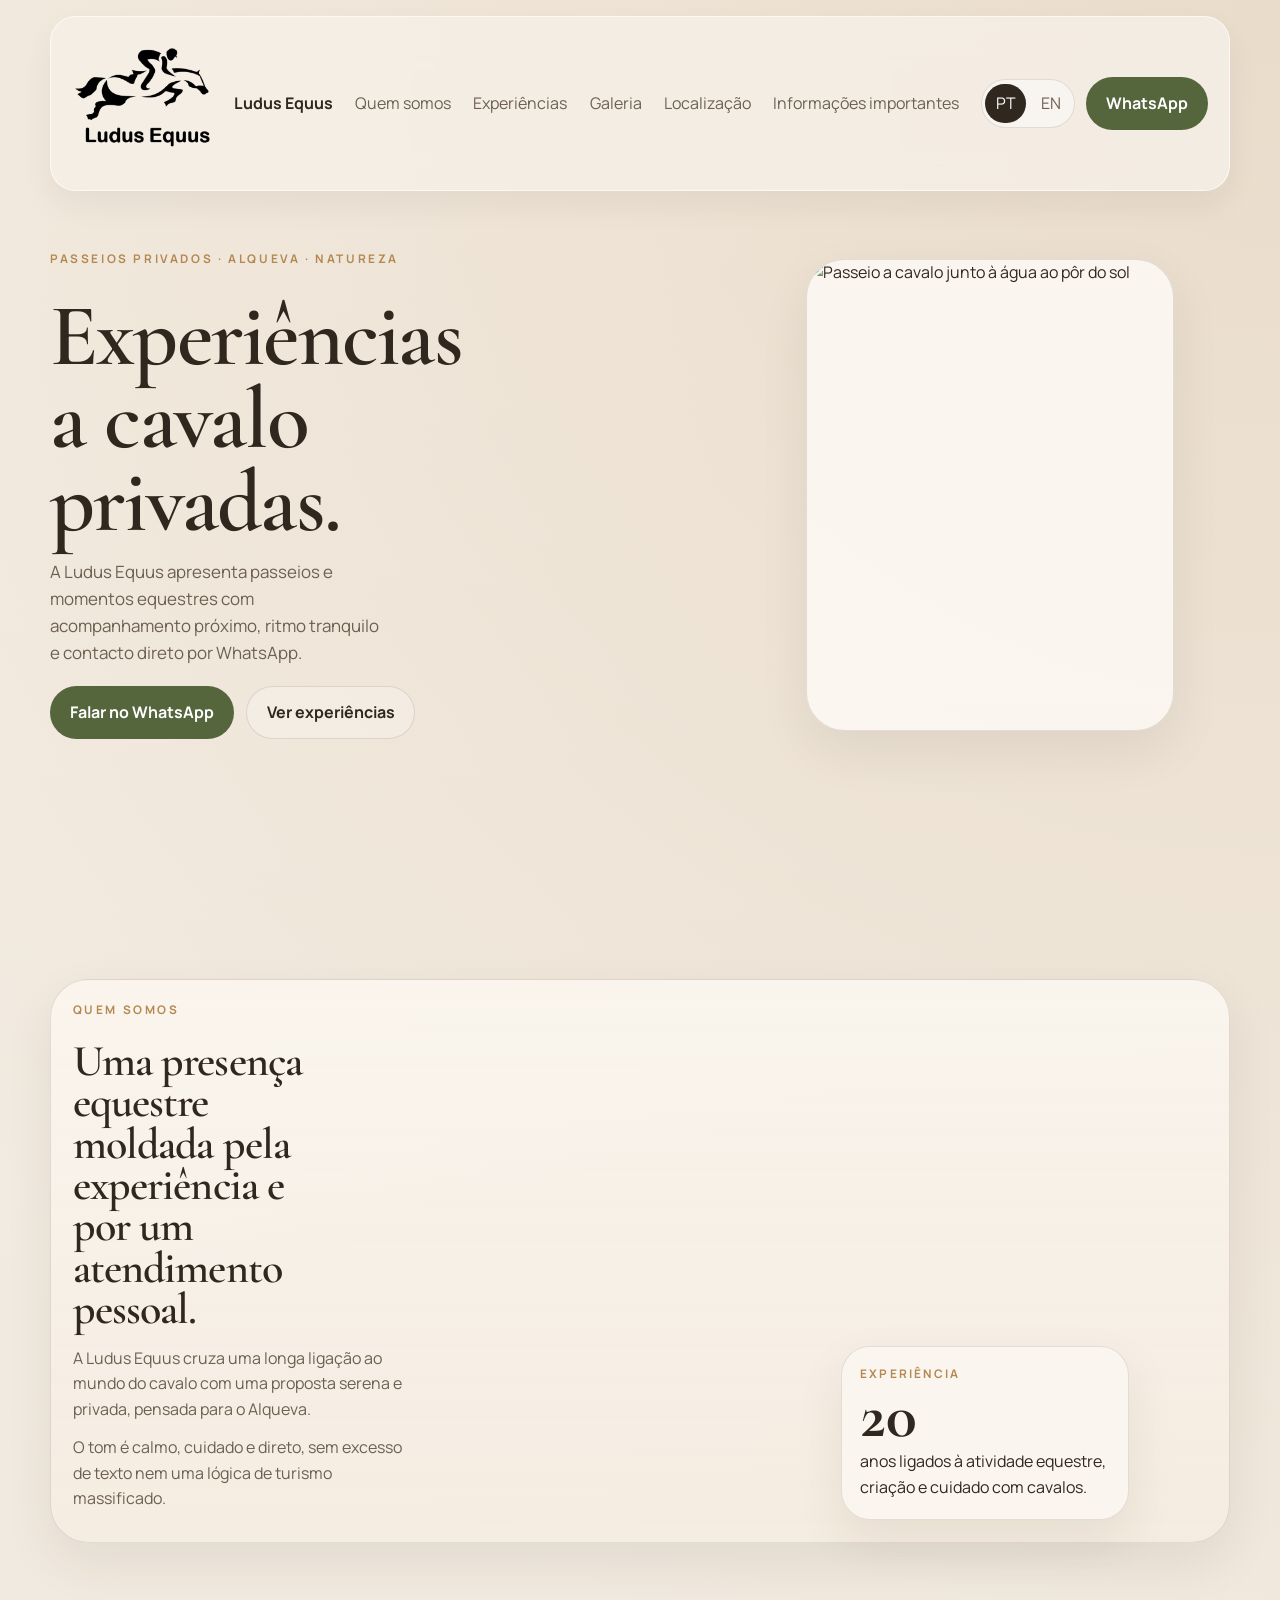
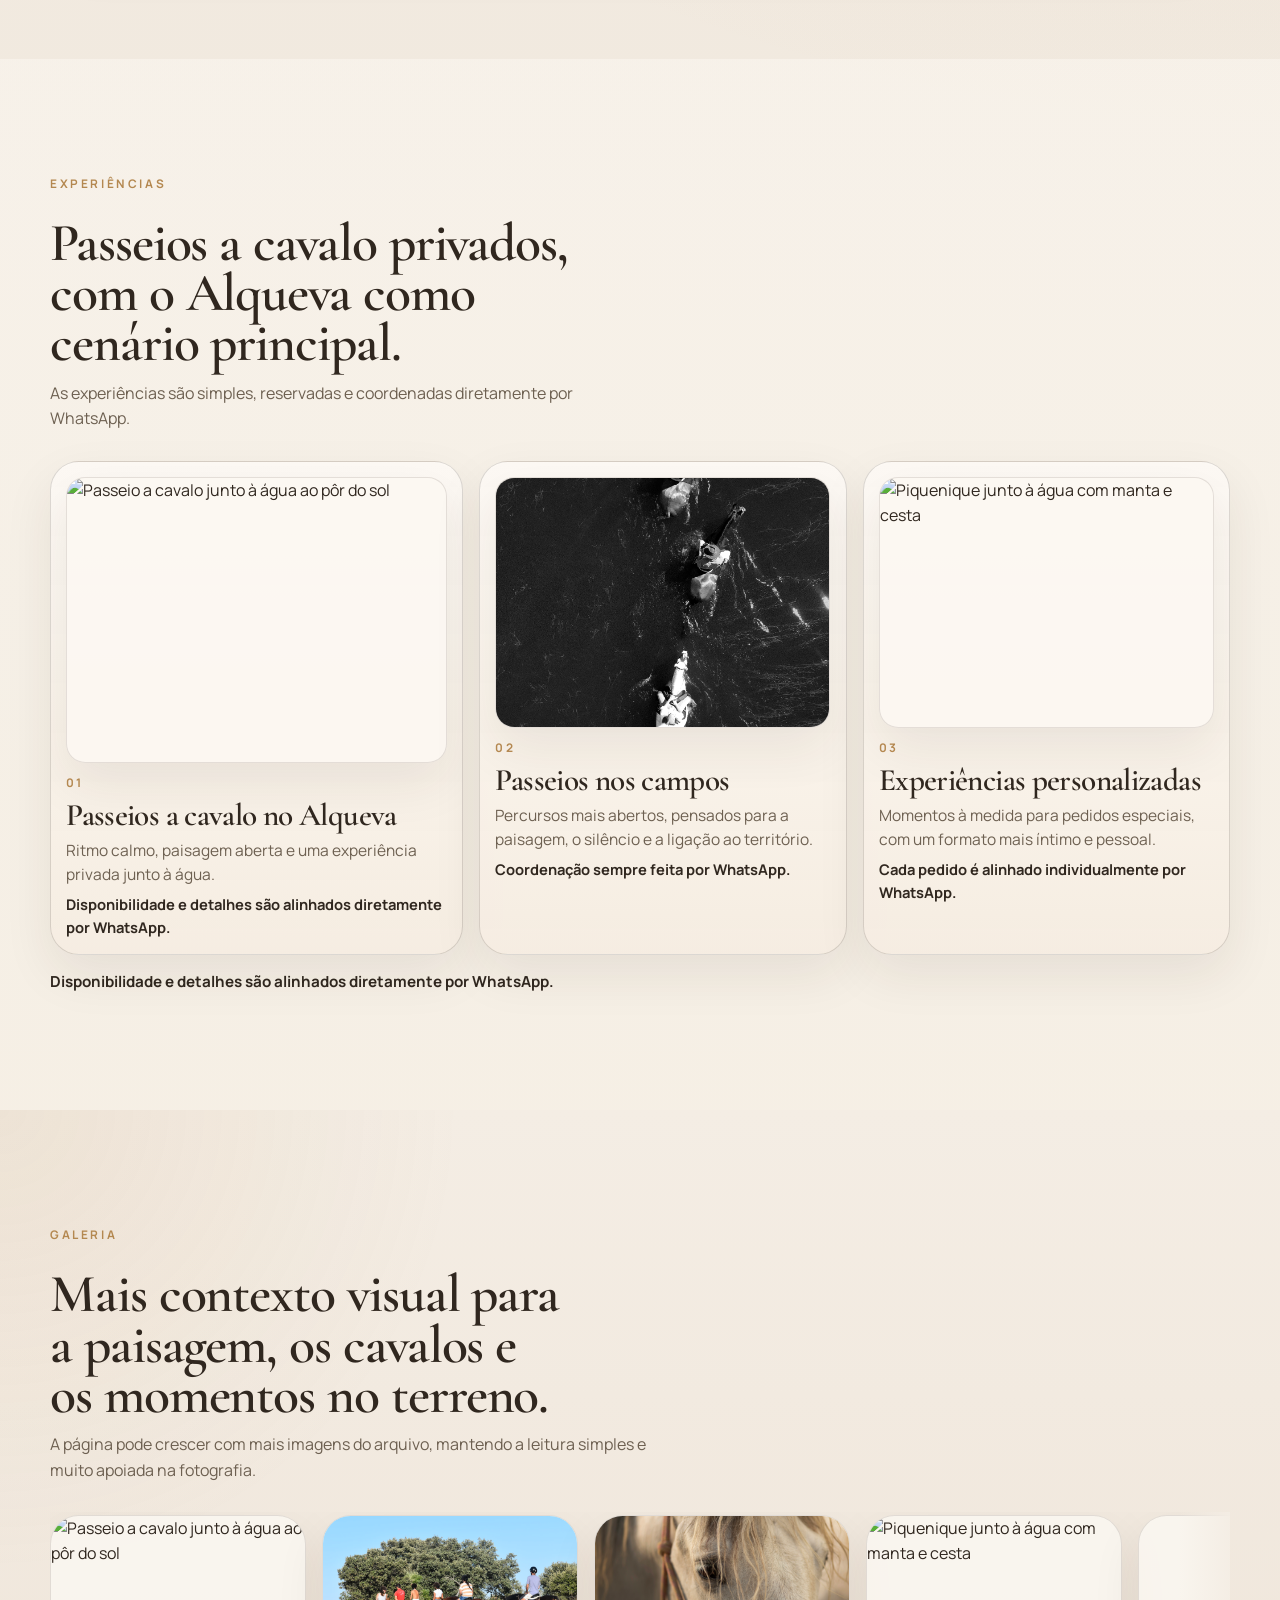
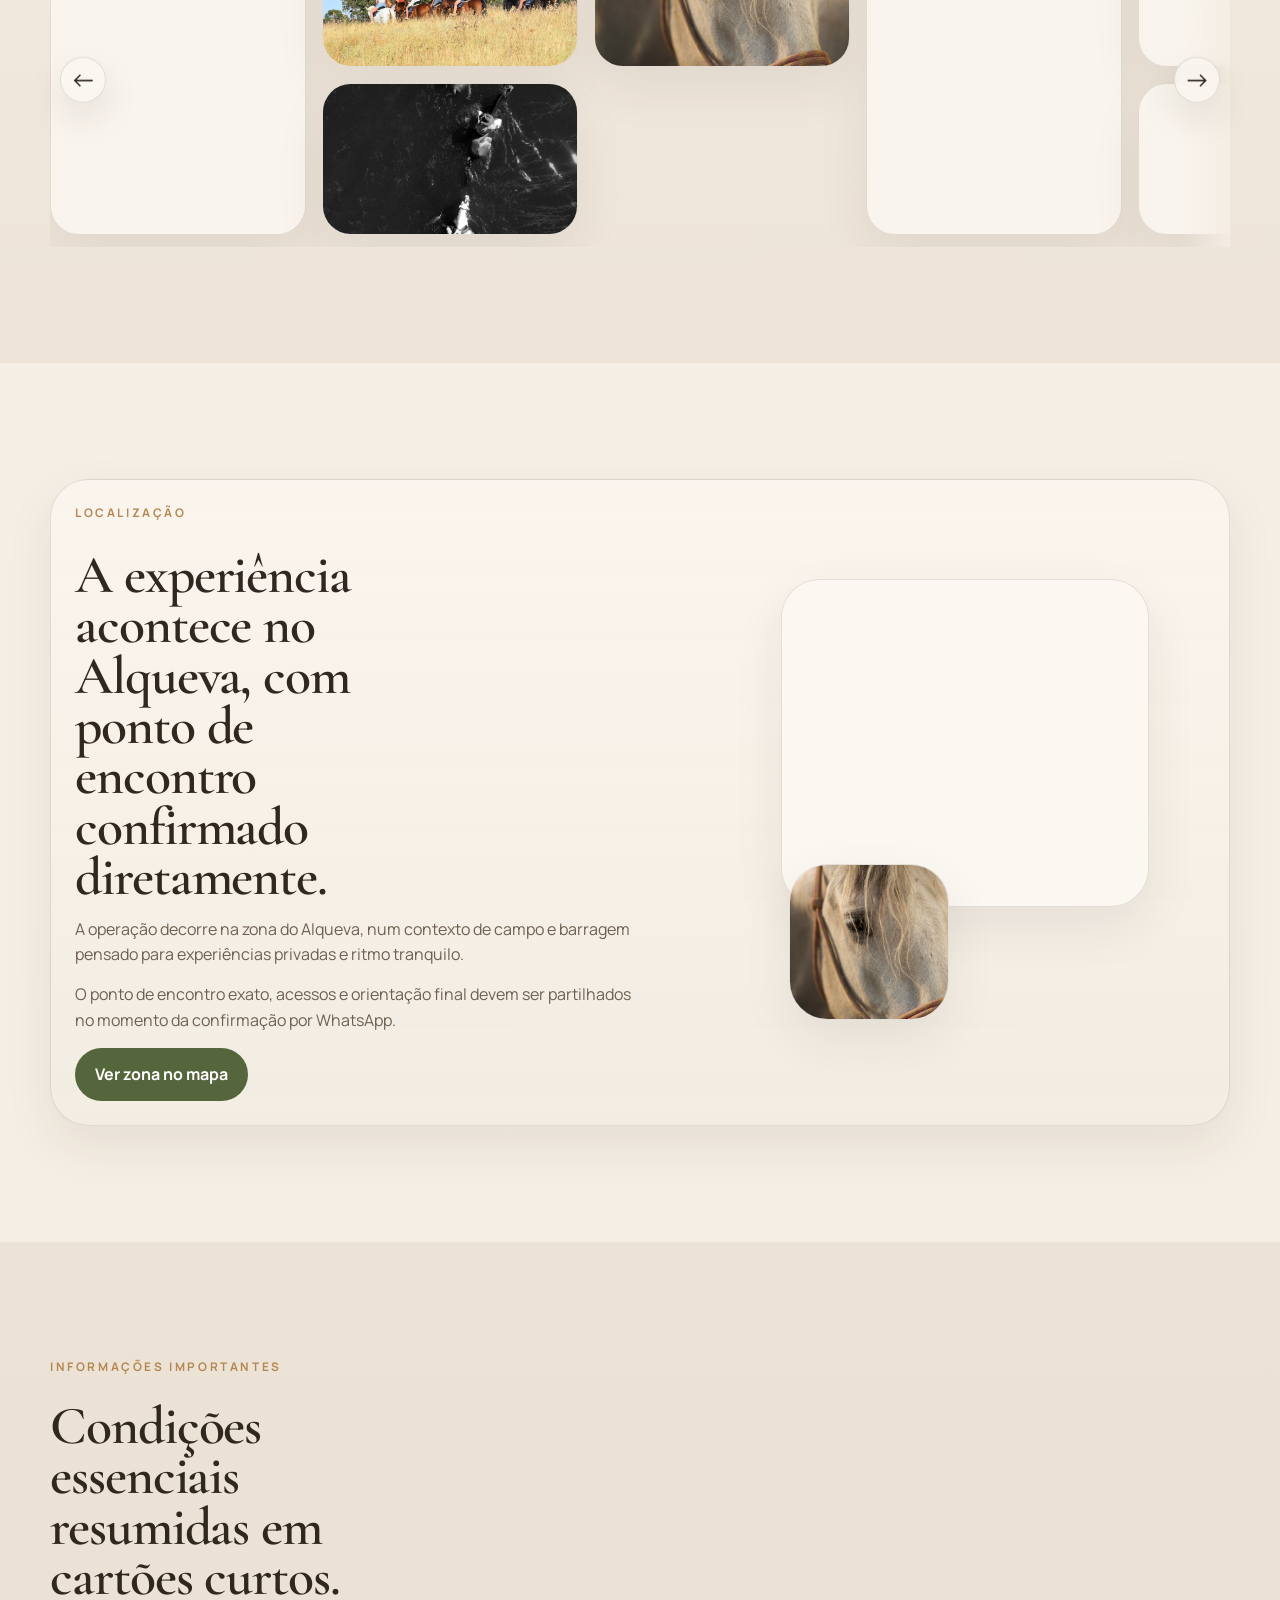
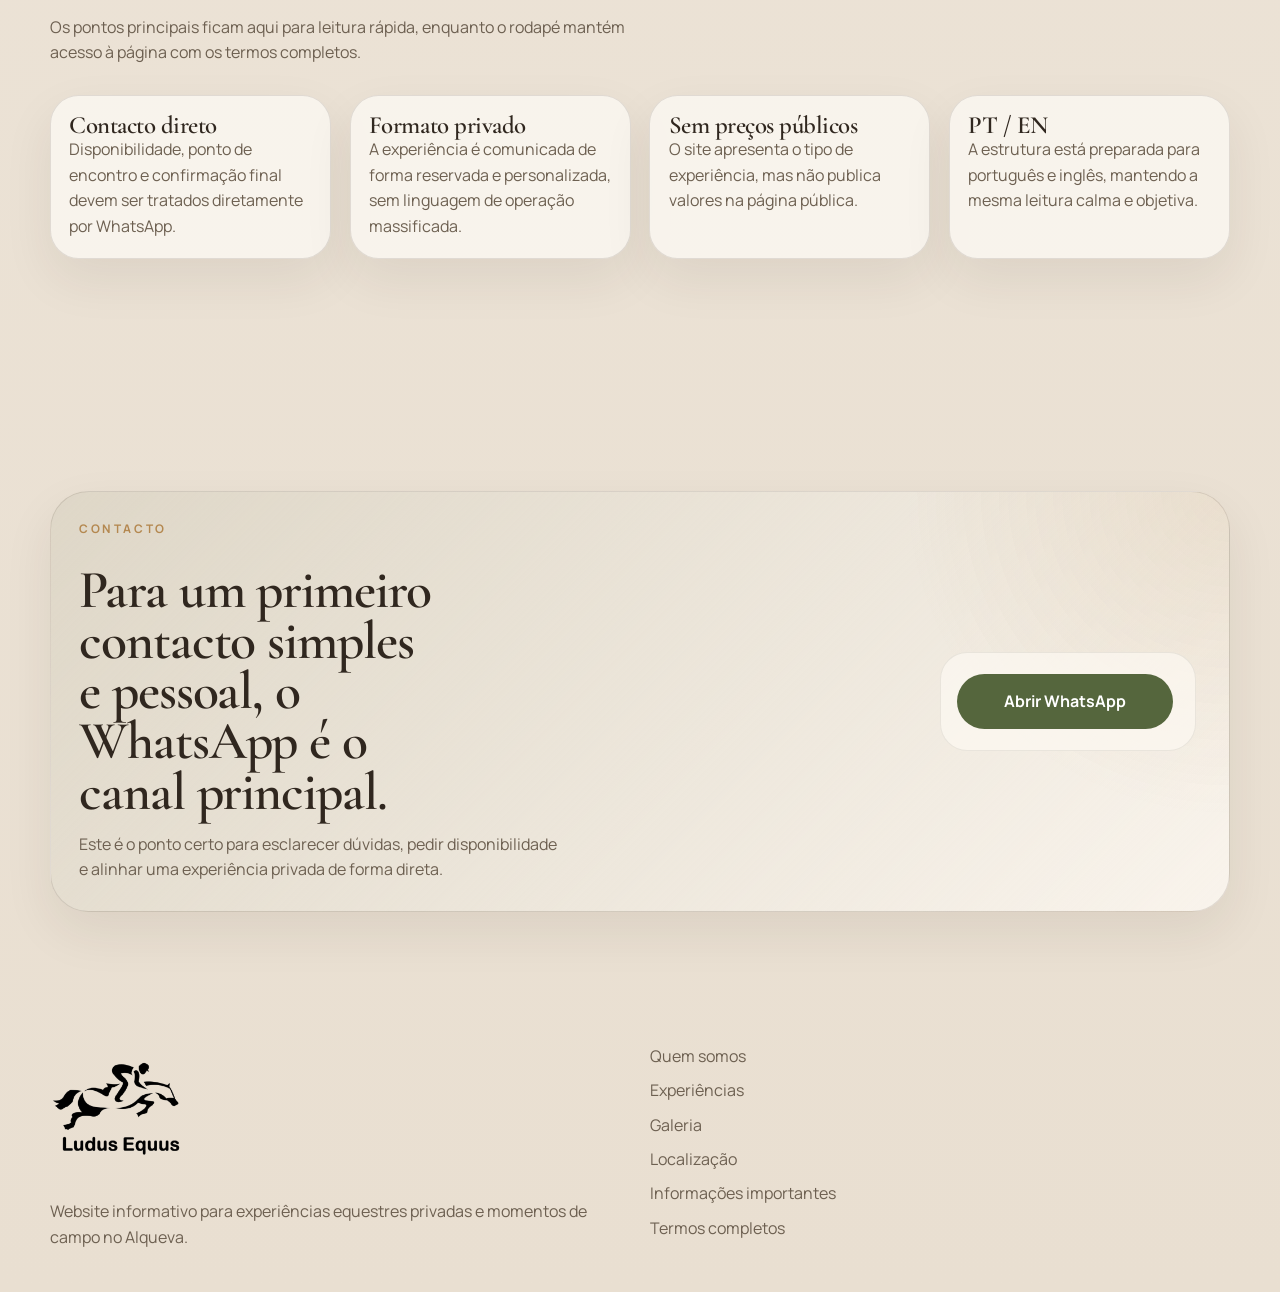
==== commit caca70fb: "alguns ajustes" ====
--- a/ludus-equus.html
+++ b/ludus-equus.html
@@ -32,16 +32,15 @@
           >
           <span class="brand-copy">
             <strong>Ludus Equus</strong>
-            <span data-i18n="brandTag">ExperiÃªncias equestres privadas no Alqueva</span>
           </span>
         </a>
 
         <nav class="desktop-nav" aria-label="Primary">
           <a href="#who" data-i18n="navWho">Quem somos</a>
-          <a href="#experiences" data-i18n="navExperiences">ExperiÃªncias</a>
+          <a href="#experiences" data-i18n="navExperiences">Experiências</a>
           <a href="#gallery" data-i18n="navGallery">Galeria</a>
-          <a href="#location" data-i18n="navLocation">LocalizaÃ§Ã£o</a>
-          <a href="#info" data-i18n="navInfo">InformaÃ§Ãµes importantes</a>
+          <a href="#location" data-i18n="navLocation">Localização</a>
+          <a href="#info" data-i18n="navInfo">Informações importantes</a>
         </nav>
 
         <div class="header-actions">
@@ -80,10 +79,10 @@
         <div class="mobile-menu-inner">
           <nav class="mobile-nav" aria-label="Mobile">
             <a href="#who" data-i18n="navWho">Quem somos</a>
-            <a href="#experiences" data-i18n="navExperiences">ExperiÃªncias</a>
+            <a href="#experiences" data-i18n="navExperiences">Experiências</a>
             <a href="#gallery" data-i18n="navGallery">Galeria</a>
-            <a href="#location" data-i18n="navLocation">LocalizaÃ§Ã£o</a>
-            <a href="#info" data-i18n="navInfo">InformaÃ§Ãµes importantes</a>
+            <a href="#location" data-i18n="navLocation">Localização</a>
+            <a href="#info" data-i18n="navInfo">Informações importantes</a>
           </nav>
           <div class="mobile-menu-footer">
             <div class="lang-switch mobile-lang" aria-label="Language switcher mobile">
@@ -114,10 +113,10 @@
           <div class="hero-brand hero-brand-mobile" aria-hidden="true">
             <img src="./imagens/logotipoLudus.png" alt="" width="262" height="80">
           </div>
-          <p class="eyebrow" data-i18n="heroEyebrow">Passeios Equestres Â· Alqueva Â· Hipismo</p>
-          <h1 data-i18n="heroTitle">ExperiÃªncias a cavalo privadas.</h1>
+          <p class="eyebrow" data-i18n="heroEyebrow">Passeios Equestres  Alqueva  Hipismo</p>
+          <h1 data-i18n="heroTitle">Experiências a cavalo privadas.</h1>
           <p class="hero-text" data-i18n="heroText">
-            A Ludus Equus apresenta passeios e momentos equestres com acompanhamento prÃ³ximo,
+            A Ludus Equus apresenta passeios e momentos equestres com acompanhamento próximo,
             ritmo tranquilo e contacto direto por WhatsApp.
           </p>
           <div class="hero-actions">
@@ -131,7 +130,7 @@
               Falar no WhatsApp
             </a>
             <a class="btn btn-secondary" href="#experiences" data-i18n="heroSecondary">
-              Ver experiÃªncias
+              Ver experiências
             </a>
           </div>
         </div>
@@ -140,23 +139,14 @@
           <figure class="hero-card hero-card-main">
             <img
               src="./imagens/Barragem1.jpeg"
-              alt="Passeio a cavalo junto Ã  Ã¡gua ao pÃ´r do sol"
+              alt="Passeio a cavalo junto à água ao pôr do sol"
               width="1200"
               height="1500"
               loading="eager"
               decoding="async"
             >
           </figure>
-          <figure class="hero-card hero-card-side">
-            <img
-              src="./imagens/Piquenique.jpeg"
-              alt="Piquenique junto ao Alqueva"
-              width="900"
-              height="1100"
-              loading="lazy"
-              decoding="async"
-            >
-          </figure>
+          
         </div>
       </div>
     </section>
@@ -166,33 +156,23 @@
       <div class="container story-panel reveal">
         <div class="story-head">
           <p class="eyebrow" data-i18n="whoEyebrow">Quem somos</p>
-          <h2 data-i18n="whoTitle">`r`n            Uma presença equestre moldada pela experiência e por um atendimento pessoal.`r`n          </h2>
+          <h2 data-i18n="whoTitle">Uma presença equestre moldada pela experiência e por um atendimento pessoal</h2>
         </div>
 
         <div class="story-grid">
           <div class="story-copy">
-            <p data-i18n="whoText1">`r`n              A Ludus Equus cruza uma longa ligação ao mundo do cavalo com uma proposta serena e privada, pensada para o Alqueva.`r`n            </p>
-            <p data-i18n="whoText2">`r`n              O tom é calmo, cuidado e direto, sem excesso de texto nem uma lógica de turismo massificado.`r`n            </p>
+            <p data-i18n="whoText1">A Ludus Equus cruza uma longa ligação ao mundo do cavalo com uma proposta serena e privada, pensada para o Alqueva.</p>
+            <p data-i18n="whoText2">O tom é calmo, cuidado e direto, sem excesso de texto nem uma lógica de turismo massificado.</p>
           </div>
 
           <div class="story-side">
             <div class="stats-card">
-              <span class="stats-kicker" data-i18n="statsKicker">ExperiÃªncia</span>
+              <span class="stats-kicker" data-i18n="statsKicker">Experiência</span>
               <strong>20</strong>
               <span data-i18n="statsText">
-                anos ligados Ã  atividade equestre, criaÃ§Ã£o e cuidado com cavalos.
+                anos ligados à atividade equestre, criação e cuidado com cavalos.
               </span>
             </div>
-            <figure class="image-card story-image">
-              <img
-                src="./imagens/Desporto2.JPG"
-                alt="Cavaleiro em prova de obstÃ¡culos"
-                width="1000"
-                height="1300"
-                loading="lazy"
-                decoding="async"
-              >
-            </figure>
           </div>
         </div>
       </div>
@@ -264,7 +244,7 @@
             Mais contexto visual para a paisagem, os cavalos e os momentos no terreno.
           </h2>
           <p data-i18n="galleryText">
-            A pÃ¡gina pode crescer com mais imagens do arquivo, mantendo a leitura simples e muito apoiada na fotografia.
+            A página pode crescer com mais imagens do arquivo, mantendo a leitura simples e muito apoiada na fotografia.
           </p>
         </div>
 
@@ -274,14 +254,14 @@
             type="button"
             aria-label="Deslocar galeria para a esquerda"
           >
-            <span aria-hidden="true">â€¹</span>
+            <span aria-hidden="true"> <- </span>
           </button>
 
           <div class="photo-grid" id="photo-grid" tabindex="0" aria-label="Galeria de imagens">
             <figure class="gallery-card card-large">
               <img
                 src="./imagens/Barragem1.jpeg"
-                alt="Passeio a cavalo junto Ã  Ã¡gua ao pÃ´r do sol"
+                alt="Passeio a cavalo junto à água ao pôr do sol"
                 width="1600"
                 height="900"
                 loading="lazy"
@@ -325,7 +305,7 @@
             <figure class="gallery-card card-large">
               <img
                 src="./imagens/Piquenique.jpeg"
-                alt="Piquenique junto Ã  Ã¡gua com manta e cesta"
+                alt="Piquenique junto à água com manta e cesta"
                 width="1600"
                 height="900"
                 loading="lazy"
@@ -336,7 +316,7 @@
             <figure class="gallery-card card-small">
               <img
                 src="./imagens/Barragem3.jpeg"
-                alt="Textura da paisagem junto Ã  Ã¡gua com reflexos"
+                alt="Textura da paisagem junto à água com reflexos"
                 width="1000"
                 height="1000"
                 loading="lazy"
@@ -372,7 +352,7 @@
             type="button"
             aria-label="Deslocar galeria para a direita"
           >
-            <span aria-hidden="true">â€º</span>
+            <span aria-hidden="true">-></span>
           </button>
         </div>
       </div>
--- a/styles.css
+++ b/styles.css
@@ -421,7 +421,7 @@
 .story-head {
   display: grid;
   gap: 0.55rem;
-  max-width: 34rem;
+  max-width: 50rem;
 }
 
 .story-copy {
@@ -537,7 +537,7 @@
 
 .story-head h2 {
   font-size: clamp(2rem, 1.3rem + 2vw, 2.75rem);
-  max-width: 10ch;
+  max-width: 20ch;
 }
 
 .story-copy p {
